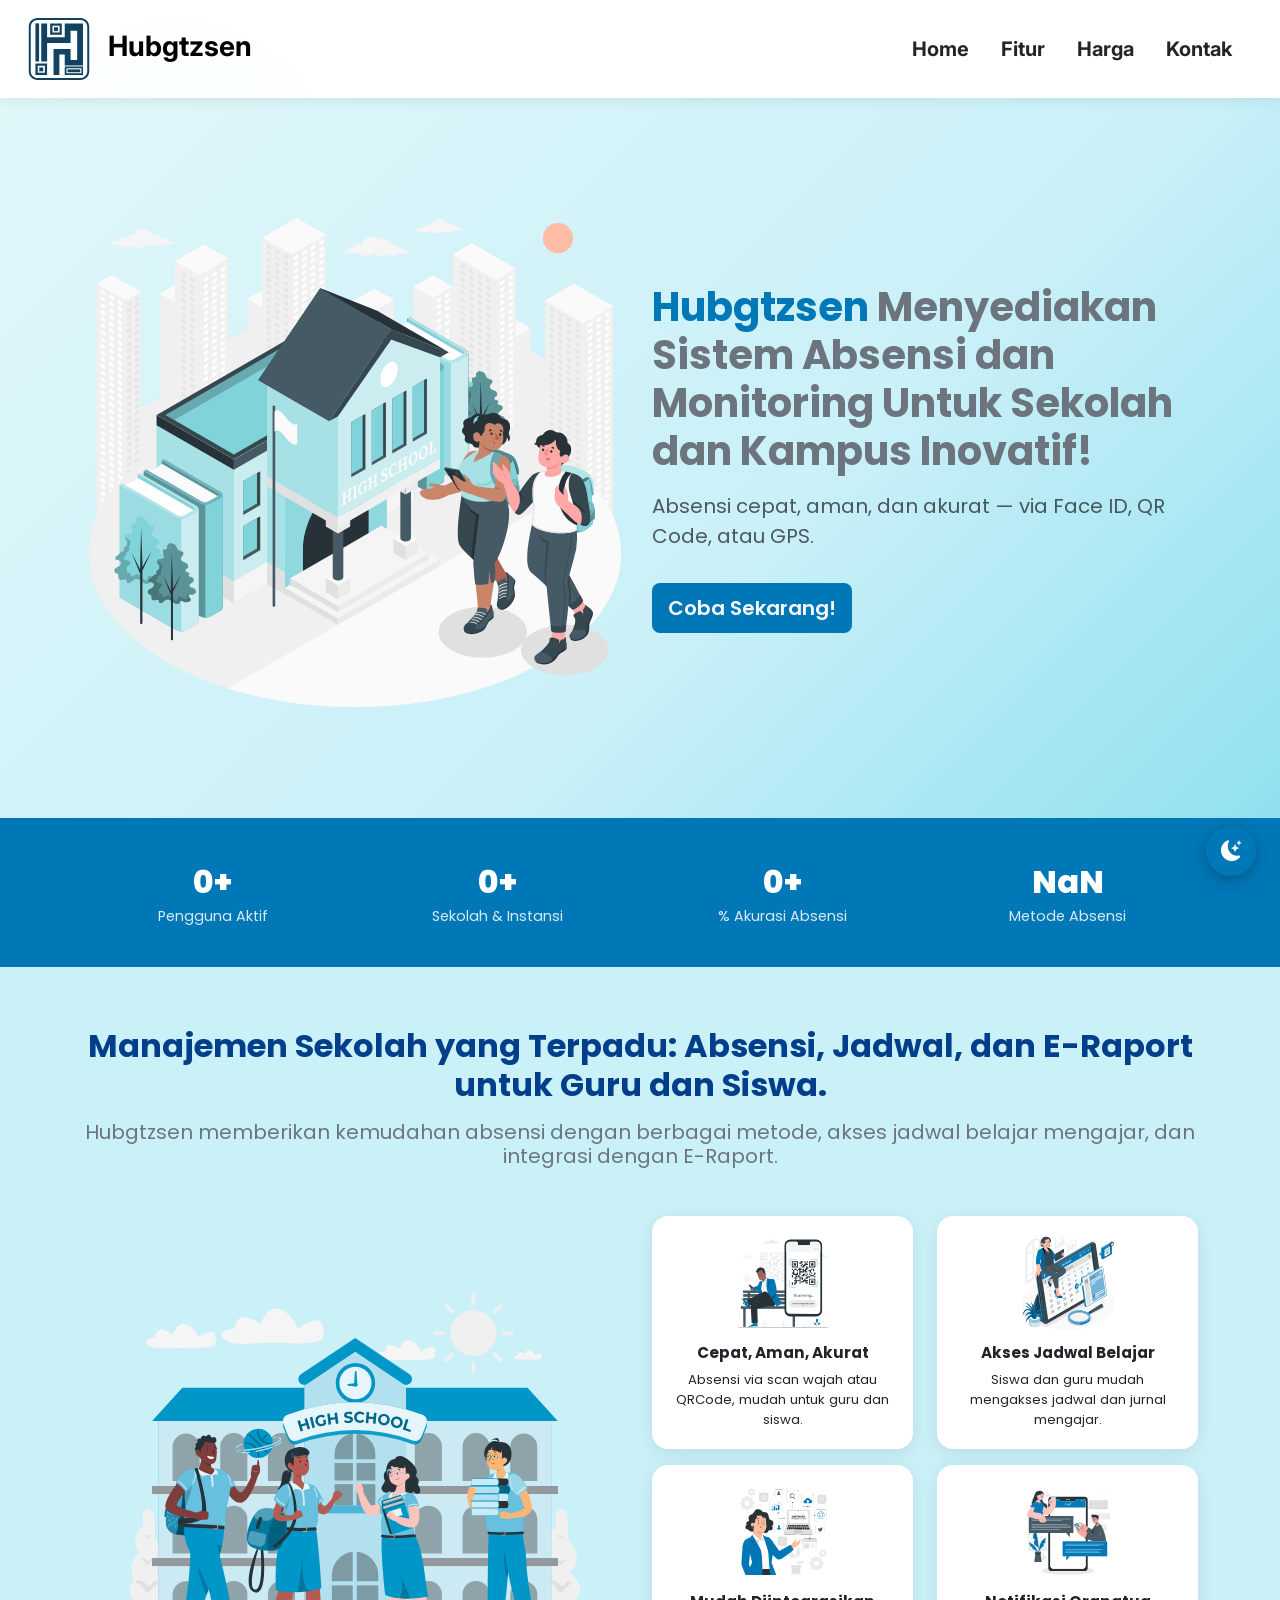
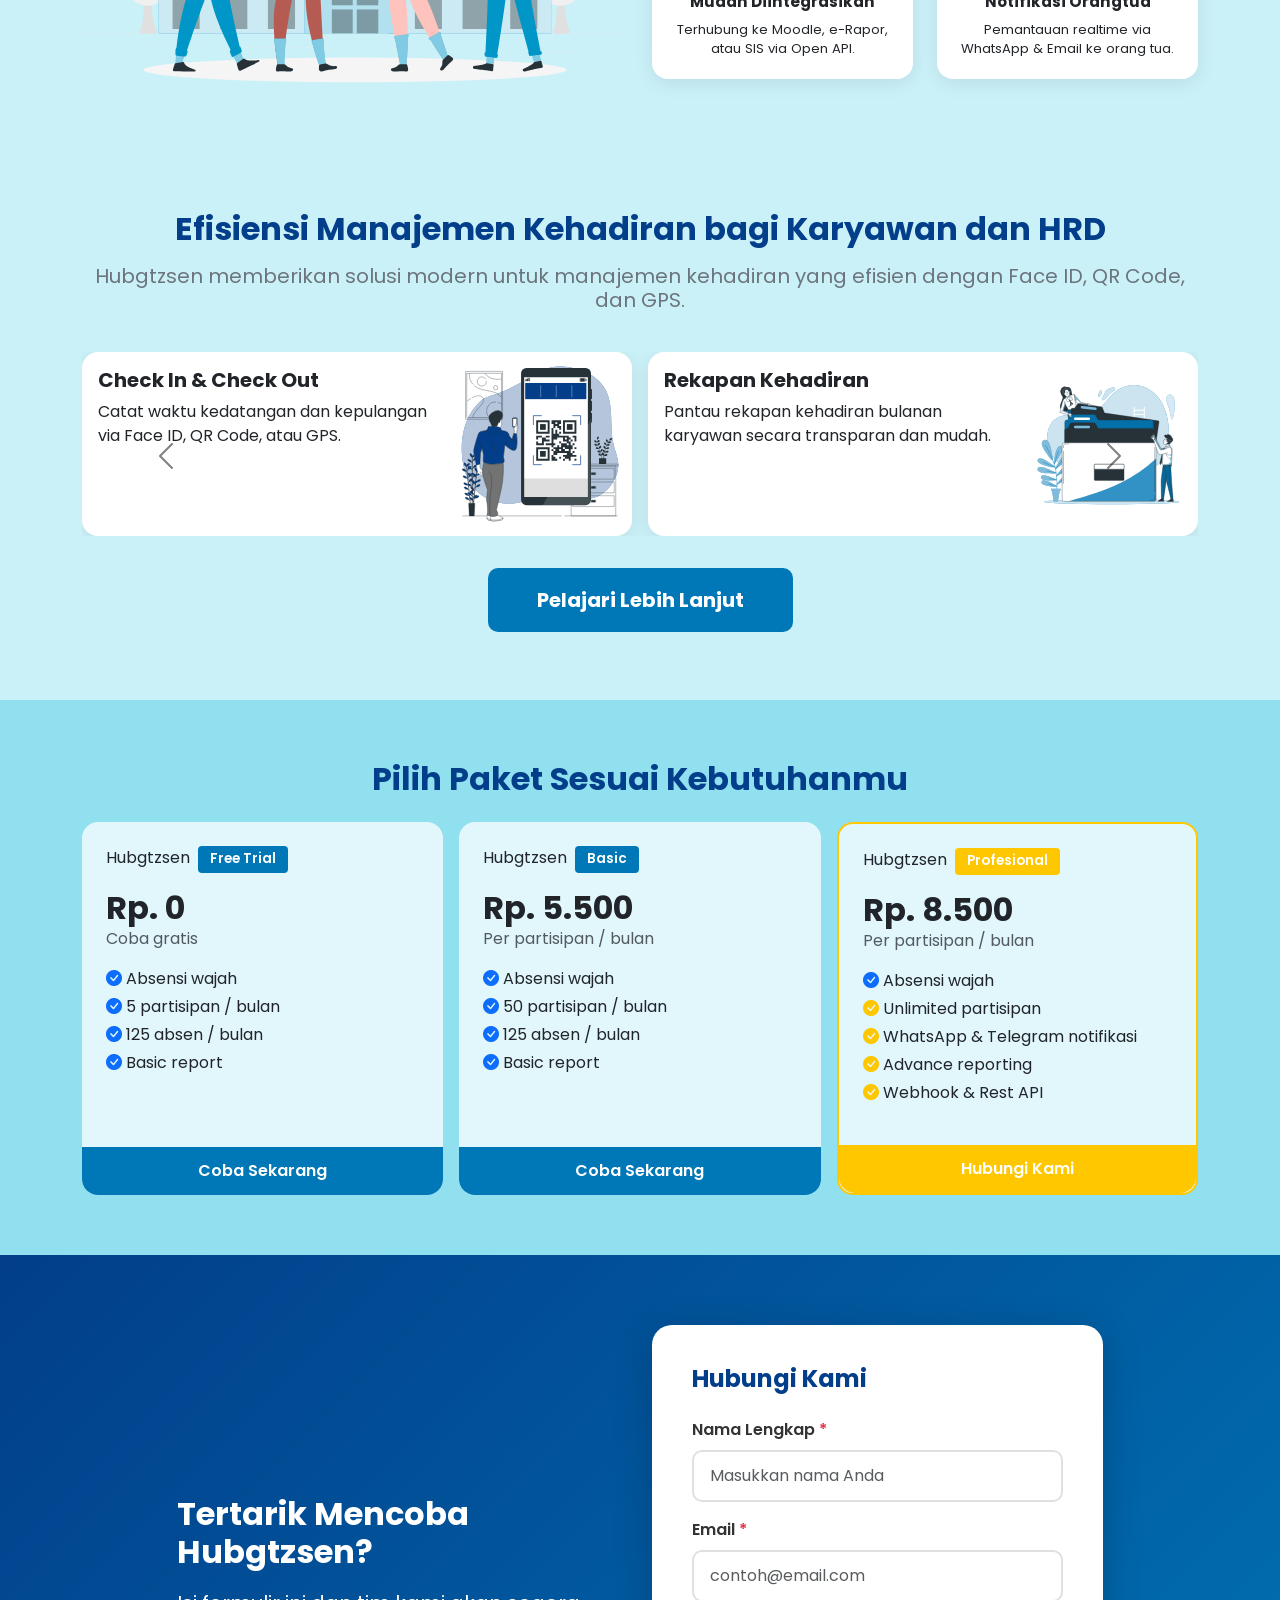
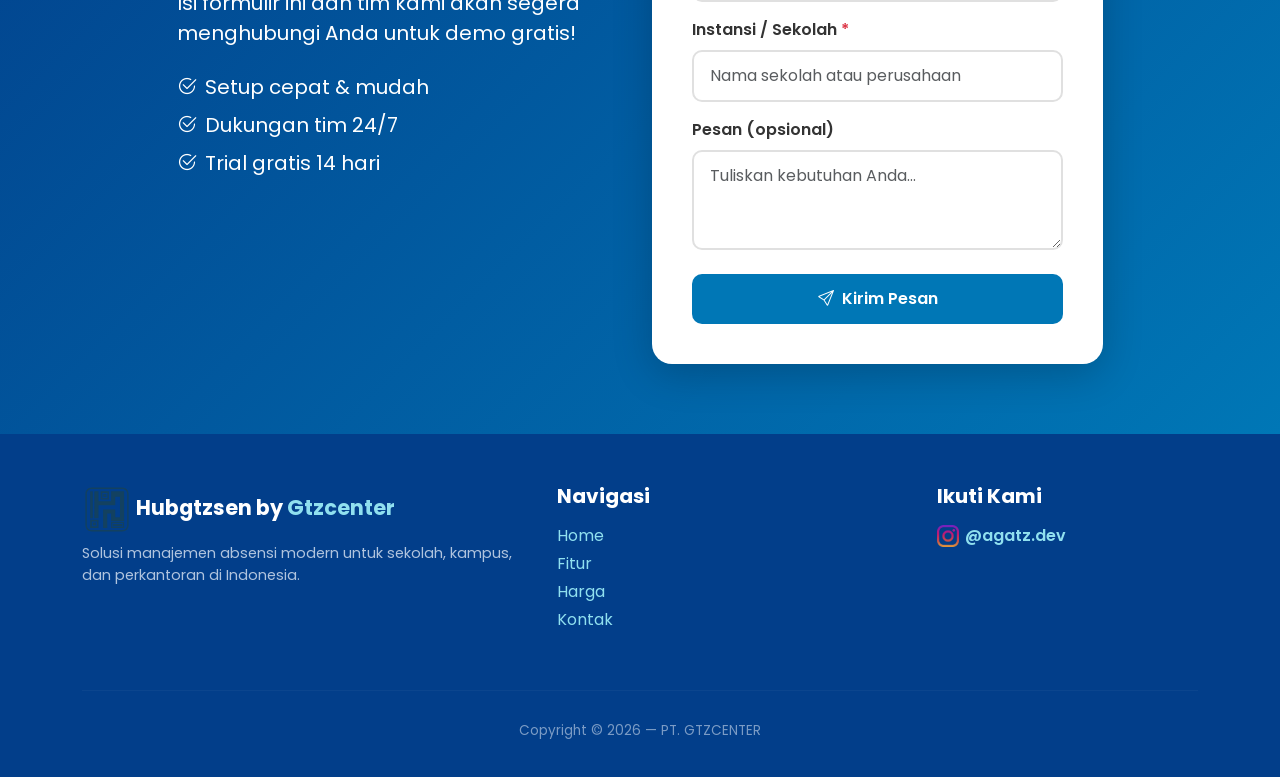
==== index.html @ 6b1b3ffb "Update index.html" ====
<!DOCTYPE html>
<html lang="id">

<head>
  <meta charset="UTF-8">
  <meta name="viewport" content="width=device-width, initial-scale=1.0">
  <title>Hubgtzsen</title>
  <link href="https://cdn.jsdelivr.net/npm/bootstrap@5.3.2/dist/css/bootstrap.min.css" rel="stylesheet"
    integrity="sha384-T3c6CoIi6uLrA9TneNEoa7RxnatzjcDSCmG1MXxSR1GAsXEV/Dwwykc2MPK8M2HN" crossorigin="anonymous">
  <link rel="stylesheet" href="https://cdn.jsdelivr.net/npm/bootstrap-icons@1.11.2/font/bootstrap-icons.min.css">
  <link rel="preconnect" href="https://fonts.googleapis.com">
  <link rel="preconnect" href="https://fonts.gstatic.com" crossorigin>
  <link href="https://fonts.googleapis.com/css2?family=Inter:wght@400;600;700&family=Poppins:wght@300;400;500;600;700;800&display=swap" rel="stylesheet">
  <link rel="stylesheet" href="style.css">
</head>

<body>
  <header>
    <nav class="navbar navbar-expand-lg" aria-label="Navigasi utama">
      <div class="container-fluid ps-4 pe-4">
        <a class="navbar-brand fw-bold fs-3" href="#home">
          <img src="img/logo_hubgtzsen-ec9879fc.svg" id="logo-navbar" class="me-2" alt="Logo Hubgtzsen">
          Hubgtzsen
        </a>
        <button class="navbar-toggler" type="button" data-bs-toggle="collapse" data-bs-target="#navbarNav"
          aria-controls="navbarNav" aria-expanded="false" aria-label="Toggle navigasi">
          <span class="navbar-toggler-icon"></span>
        </button>
        <div class="collapse navbar-collapse" id="navbarNav">
          <div class="navbar-nav ms-auto fw-bold fs-5">
            <a class="nav-link text-dark" href="#home">Home</a>
            <a class="nav-link text-dark mx-3" href="#fitur">Fitur</a>
            <a class="nav-link text-dark" href="#harga">Harga</a>
            <a class="nav-link text-dark mx-3" href="#kontak">Kontak</a>
          </div>
        </div>
      </div>
    </nav>
  </header>
 
  <main>
    <section id="home" aria-labelledby="hero-heading">
      <div class="container">
        <div class="row align-items-center">
          <div class="col-md-6 mb-4 mb-md-0">
            <img src="img/High School-amico.svg" alt="Ilustrasi sekolah modern" class="img-fluid">
          </div>
          <div class="col-md-6">
            <h1 class="content-kanan text-secondary fw-bold fs-1" id="hero-heading">
              <span>Hubgtzsen</span> Menyediakan Sistem Absensi dan Monitoring Untuk Sekolah dan Kampus Inovatif!
            </h1>
            <p class="mt-3 text-muted fs-5" style="font-family:'Poppins',sans-serif;">
              Absensi cepat, aman, dan akurat — via Face ID, QR Code, atau GPS.
            </p>
            <button type="button" class="btn text-light mt-3 fs-5" id="btn-coba-sekarang"
              onclick="scrollToKontak()">
              Coba Sekarang!
            </button>
          </div>
        </div>
      </div>
    </section>

    <section id="stats-bar" aria-label="Statistik Hubgtzsen">
      <div class="container">
        <div class="row text-center">
          <div class="col-6 col-md-3 stat-item">
            <div class="stat-number" data-target="0">0</div>
            <div class="stat-label">Pengguna Aktif</div>
          </div>
          <div class="col-6 col-md-3 stat-item">
            <div class="stat-number" data-target="0">0</div>
            <div class="stat-label">Sekolah & Instansi</div>
          </div>
          <div class="col-6 col-md-3 stat-item">
            <div class="stat-number" data-target="0">0</div>
            <div class="stat-label">% Akurasi Absensi</div>
          </div>
          <div class="col-6 col-md-3 stat-item">
            <div class="stat-number" data-target="">0</div>
            <div class="stat-label">Metode Absensi</div>
          </div>
        </div>
      </div>
    </section>

    <section id="fitur" aria-labelledby="fitur-heading">
      <div class="container">
        <h2 class="text-center fw-bold mb-3" id="fitur-heading">
          Manajemen Sekolah yang Terpadu: Absensi, Jadwal, dan E-Raport untuk Guru dan Siswa.
        </h2>
        <h3 class="text-center mt-2 mb-5 fw-normal fs-5 text-secondary">
          Hubgtzsen memberikan kemudahan absensi dengan berbagai metode, akses jadwal belajar mengajar, dan integrasi dengan E-Raport.
        </h3>

        <div class="row mt-3 mb-5">
          <div class="col-md-6 mb-4 mb-md-0">
            <img src="img/school.svg" class="img-fluid" alt="Ilustrasi sekolah">
          </div>
          <div class="col-md-6">
            <div class="row">
              <div class="col-6 mb-3">
                <div class="card feature-card text-center p-3 h-100">
                  <img src="img/qr-school.svg" alt="QR School" class="mx-auto mb-2" style="width:100px;">
                  <div class="card-body p-1">
                    <h5 class="card-title fw-bold" style="font-size:0.95rem;">Cepat, Aman, Akurat</h5>
                    <p class="card-text" style="font-size:0.82rem;">Absensi via scan wajah atau QRCode, mudah untuk guru dan siswa.</p>
                  </div>
                </div>
              </div>
              <div class="col-6 mb-3">
                <div class="card feature-card text-center p-3 h-100">
                  <img src="img/schedule.svg" alt="Jadwal" class="mx-auto mb-2" style="width:100px;">
                  <div class="card-body p-1">
                    <h5 class="card-title fw-bold" style="font-size:0.95rem;">Akses Jadwal Belajar</h5>
                    <p class="card-text" style="font-size:0.82rem;">Siswa dan guru mudah mengakses jadwal dan jurnal mengajar.</p>
                  </div>
                </div>
              </div>
              <div class="col-6 mb-3">
                <div class="card feature-card text-center p-3 h-100">
                  <img src="img/integration.svg" alt="Integrasi" class="mx-auto mb-2" style="width:100px;">
                  <div class="card-body p-1">
                    <h5 class="card-title fw-bold" style="font-size:0.95rem;">Mudah Diintegrasikan</h5>
                    <p class="card-text" style="font-size:0.82rem;">Terhubung ke Moodle, e-Rapor, atau SIS via Open API.</p>
                  </div>
                </div>
              </div>
              <!-- Card 4 -->
              <div class="col-6 mb-3">
                <div class="card feature-card text-center p-3 h-100">
                  <img src="img/message.svg" alt="Notifikasi" class="mx-auto mb-2" style="width:100px;">
                  <div class="card-body p-1">
                    <h5 class="card-title fw-bold" style="font-size:0.95rem;">Notifikasi Orangtua</h5>
                    <p class="card-text" style="font-size:0.82rem;">Pemantauan realtime via WhatsApp & Email ke orang tua.</p>
                  </div>
                </div>
              </div>
            </div>
          </div>
        </div>

        <div class="row mt-4 mb-3">
          <h2 class="text-center fw-bold" style="color:#023E8A;">Efisiensi Manajemen Kehadiran bagi Karyawan dan HRD</h2>
          <h3 class="text-center mt-2 mb-4 fw-normal fs-5 text-secondary">
            Hubgtzsen memberikan solusi modern untuk manajemen kehadiran yang efisien dengan Face ID, QR Code, dan GPS.
          </h3>
        </div>

        <div id="carouselFitur" class="carousel slide pb-4" data-bs-ride="carousel">
          <div class="carousel-inner">
            <div class="carousel-item active">
              <div class="row g-3">
                <div class="col-md-6">
                  <div class="card feature-card h-100">
                    <div class="row g-0 h-100">
                      <div class="col-8">
                        <div class="card-body">
                          <h5 class="card-title fw-bold">Check In & Check Out</h5>
                          <p class="card-text">Catat waktu kedatangan dan kepulangan via Face ID, QR Code, atau GPS.</p>
                        </div>
                      </div>
                      <div class="col-4 d-flex align-items-center justify-content-center p-2">
                        <img src="img/qr office.svg" class="img-fluid" alt="QR Office">
                      </div>
                    </div>
                  </div>
                </div>
                <div class="col-md-6">
                  <div class="card feature-card h-100">
                    <div class="row g-0 h-100">
                      <div class="col-8">
                        <div class="card-body">
                          <h5 class="card-title fw-bold">Rekapan Kehadiran</h5>
                          <p class="card-text">Pantau rekapan kehadiran bulanan karyawan secara transparan dan mudah.</p>
                        </div>
                      </div>
                      <div class="col-4 d-flex align-items-center justify-content-center p-2">
                        <img src="img/archive.svg" class="img-fluid" alt="Rekapan">
                      </div>
                    </div>
                  </div>
                </div>
              </div>
            </div>
            <div class="carousel-item">
              <div class="row g-3">
                <div class="col-md-6">
                  <div class="card feature-card h-100">
                    <div class="row g-0 h-100">
                      <div class="col-8">
                        <div class="card-body">
                          <h5 class="card-title fw-bold">Perhitungan Salary</h5>
                          <p class="card-text">Transparansi perhitungan gaji karyawan berbasis data presensi yang akurat.</p>
                        </div>
                      </div>
                      <div class="col-4 d-flex align-items-center justify-content-center p-2">
                        <img src="img/calculate.svg" class="img-fluid" alt="Salary">
                      </div>
                    </div>
                  </div>
                </div>
                <div class="col-md-6">
                  <div class="card feature-card h-100">
                    <div class="row g-0 h-100">
                      <div class="col-8">
                        <div class="card-body">
                          <h5 class="card-title fw-bold">Pengajuan Cuti</h5>
                          <p class="card-text">Formulir pengajuan cuti digital yang efisien dan mudah dikelola karyawan.</p>
                        </div>
                      </div>
                      <div class="col-4 d-flex align-items-center justify-content-center p-2">
                        <img src="img/form.svg" class="img-fluid" alt="Cuti">
                      </div>
                    </div>
                  </div>
                </div>
              </div>
            </div>
            <div class="carousel-item">
              <div class="row g-3">
                <div class="col-md-6">
                  <div class="card feature-card h-100">
                    <div class="row g-0 h-100">
                      <div class="col-8">
                        <div class="card-body">
                          <h5 class="card-title fw-bold">Validasi Cuti oleh HRD</h5>
                          <p class="card-text">Proses cuti lebih transparan dengan validasi langsung dari HRD perusahaan.</p>
                        </div>
                      </div>
                      <div class="col-4 d-flex align-items-center justify-content-center p-2">
                        <img src="img/verifed.svg" class="img-fluid" alt="Validasi">
                      </div>
                    </div>
                  </div>
                </div>
              </div>
            </div>
          </div>
          <button class="carousel-control-prev" type="button" data-bs-target="#carouselFitur" data-bs-slide="prev"
            style="filter:invert(1) brightness(0.4);">
            <span class="carousel-control-prev-icon" aria-hidden="true"></span>
            <span class="visually-hidden">Previous</span>
          </button>
          <button class="carousel-control-next" type="button" data-bs-target="#carouselFitur" data-bs-slide="next"
            style="filter:invert(1) brightness(0.4);">
            <span class="carousel-control-next-icon" aria-hidden="true"></span>
            <span class="visually-hidden">Next</span>
          </button>
        </div>

        <div class="text-center mt-2 mb-2">
          <a href="fitur.html" class="btn text-white fw-bold fs-5 px-5 py-3"
            style="background-color:#0077B6; border-radius:10px;">Pelajari Lebih Lanjut</a>
        </div>
      </div>
    </section>

    <section id="harga" aria-labelledby="harga-heading">
      <div class="container">
        <h2 class="mb-4 text-center fw-bold" id="harga-heading" style="color:#023e8a;">Pilih Paket Sesuai Kebutuhanmu</h2>
        <div class="row justify-content-center g-3">
          <!-- Free Trial -->
          <div class="col-12 col-sm-6 col-lg-4">
            <div class="price-card card">
              <div class="card-body p-4">
                <div class="mb-3">
                  Hubgtzsen&nbsp;
                  <span class="badge-paket" style="background-color:#0077B6;">Free Trial</span>
                </div>
                <h2 class="mb-0 fw-bold">Rp. 0</h2>
                <p class="text-muted mb-3">Coba gratis</p>
                <ul class="list-unstyled">
                  <li class="mb-1"><i class="bi bi-check-circle-fill text-primary"></i> Absensi wajah</li>
                  <li class="mb-1"><i class="bi bi-check-circle-fill text-primary"></i> 5 partisipan / bulan</li>
                  <li class="mb-1"><i class="bi bi-check-circle-fill text-primary"></i> 125 absen / bulan</li>
                  <li class="mb-1"><i class="bi bi-check-circle-fill text-primary"></i> Basic report</li>
                </ul>
              </div>
             <a href="https://wa.me/6283839531800?text=Halo%20saya%20tertarik%20mencoba%20demo%20gratis%20Hubgtzsen"class="btn-paket"target="_blank">Coba Sekarang</a>
            </div>
          </div>
          <div class="col-12 col-sm-6 col-lg-4">
            <div class="price-card card">
              <div class="card-body p-4">
                <div class="mb-3">
                  Hubgtzsen&nbsp;
                  <span class="badge-paket" style="background-color:#0077B6;">Basic</span>
                </div>
                <h2 class="mb-0 fw-bold">Rp. 5.500</h2>
                <p class="text-muted mb-3">Per partisipan / bulan</p>
                <ul class="list-unstyled">
                  <li class="mb-1"><i class="bi bi-check-circle-fill text-primary"></i> Absensi wajah</li>
                  <li class="mb-1"><i class="bi bi-check-circle-fill text-primary"></i> 50 partisipan / bulan</li>
                  <li class="mb-1"><i class="bi bi-check-circle-fill text-primary"></i> 125 absen / bulan</li>
                  <li class="mb-1"><i class="bi bi-check-circle-fill text-primary"></i> Basic report</li>
                </ul>
              </div>
                <a href="https://wa.me/6283839531800?text=Halo%20saya%20tertarik%20membeli%20paket%20basic%20Hubgtzsen" class="btn-paket" target="_blank">Coba Sekarang</a>
            </div>
          </div>
          <div class="col-12 col-sm-6 col-lg-4">
            <div class="price-card card" style="border: 2px solid #FFC700;">
              <div class="card-body p-4">
                <div class="mb-3">
                  Hubgtzsen&nbsp;
                  <span class="badge-paket" style="background-color:#FFC700;">Profesional</span>
                </div>
                <h2 class="mb-0 fw-bold">Rp. 8.500</h2>
                <p class="text-muted mb-3">Per partisipan / bulan</p>
                <ul class="list-unstyled">
                  <li class="mb-1"><i class="bi bi-check-circle-fill text-primary"></i> Absensi wajah</li>
                  <li class="mb-1"><i class="bi bi-check-circle-fill" style="color:#FFC700;"></i> Unlimited partisipan</li>
                  <li class="mb-1"><i class="bi bi-check-circle-fill" style="color:#FFC700;"></i> WhatsApp & Telegram notifikasi</li>
                  <li class="mb-1"><i class="bi bi-check-circle-fill" style="color:#FFC700;"></i> Advance reporting</li>
                  <li class="mb-1"><i class="bi bi-check-circle-fill" style="color:#FFC700;"></i> Webhook & Rest API</li>
                </ul>
              </div>
              <a href="https://wa.me/6283839531800" class="btn-paket gold">Hubungi Kami</a>
            </div>
          </div>
        </div>
      </div>
    </section>

    <section id="kontak" aria-labelledby="kontak-heading">
      <div class="container">
        <div class="row justify-content-center align-items-center">
          <div class="col-md-5 mb-5 mb-md-0 text-white">
            <h2 class="fw-bold mb-3" id="kontak-heading">Tertarik Mencoba Hubgtzsen?</h2>
            <p class="fs-5">Isi formulir ini dan tim kami akan segera menghubungi Anda untuk demo gratis!</p>
            <ul class="list-unstyled mt-4 fs-5">
              <li class="mb-2"><i class="bi bi-check2-circle me-2"></i>Setup cepat & mudah</li>
              <li class="mb-2"><i class="bi bi-check2-circle me-2"></i>Dukungan tim 24/7</li>
              <li class="mb-2"><i class="bi bi-check2-circle me-2"></i>Trial gratis 14 hari</li>
            </ul>
          </div>
          <div class="col-md-6 col-lg-5">
            <div class="form-card">
              <h4 class="fw-bold mb-4" style="color:#023e8a;">Hubungi Kami</h4>

              <div id="kontakForm">
                <div class="mb-3">
                  <label for="inputNama" class="form-label fw-semibold">Nama Lengkap <span class="text-danger">*</span></label>
                  <input type="text" class="form-control" id="inputNama" placeholder="Masukkan nama Anda">
                  <div class="invalid-feedback" id="errNama">Nama tidak boleh kosong.</div>
                </div>
                <div class="mb-3">
                  <label for="inputEmail" class="form-label fw-semibold">Email <span class="text-danger">*</span></label>
                  <input type="email" class="form-control" id="inputEmail" placeholder="contoh@email.com">
                  <div class="invalid-feedback" id="errEmail">Masukkan alamat email yang valid.</div>
                </div>
                <div class="mb-3">
                  <label for="inputInstansi" class="form-label fw-semibold">Instansi / Sekolah <span class="text-danger">*</span></label>
                  <input type="text" class="form-control" id="inputInstansi" placeholder="Nama sekolah atau perusahaan">
                  <div class="invalid-feedback" id="errInstansi">Instansi tidak boleh kosong.</div>
                </div>
                <div class="mb-4">
                  <label for="inputPesan" class="form-label fw-semibold">Pesan (opsional)</label>
                  <textarea class="form-control" id="inputPesan" rows="3" placeholder="Tuliskan kebutuhan Anda..."></textarea>
                </div>
                <button type="button" id="btn-kirim" onclick="submitForm()">
                  <i class="bi bi-send me-2"></i>Kirim Pesan
                </button>
                <div id="form-success" class="mt-3">
                  <i class="bi bi-check-circle-fill me-2"></i>
                  Pesan berhasil dikirim! Tim kami akan segera menghubungi Anda.
                </div>
              </div>
            </div>
          </div>
        </div>
      </div>
    </section>

  </main>
  <footer aria-label="Footer Hubgtzsen">
    <div class="container">
      <div class="row">
        <div class="col-lg-5 mb-4">
          <div class="footer-brand">
            <img src="img/logo_hubgtzsen-ec9879fc.svg" id="logo-navbar" alt="Logo" style="width:50px;">
            Hubgtzsen by <a href="#">Gtzcenter</a>
          </div>
          <p class="mt-2" style="color:#b0c4de; font-size:0.9rem;">
            Solusi manajemen absensi modern untuk sekolah, kampus, dan perkantoran di Indonesia.
          </p>
        </div>
        <div class="col-lg-4 mb-4">
          <h5 class="text-white fw-bold mb-3">Navigasi</h5>
          <ul style="list-style:none; padding:0; margin:0;">
            <li class="mb-1"><a href="#home">Home</a></li>
            <li class="mb-1"><a href="#fitur">Fitur</a></li>
            <li class="mb-1"><a href="#harga">Harga</a></li>
            <li class="mb-1"><a href="#kontak">Kontak</a></li>
          </ul>
        </div>
        <div class="col-lg-3 mb-4">
          <h5 class="text-white fw-bold mb-3">Ikuti Kami</h5>
          <a href="" class="fw-semibold fs-6 d-flex align-items-center">
            <img src="img/instagram.png" id="instagram" alt="Instagram">
            @agatz.dev
          </a>
        </div>
      </div>
      <hr>
      <p class="copyright">Copyright &copy; 2026 — PT. GTZCENTER</p>
    </div>
  </footer>

  <button id="dark-toggle" title="Toggle Dark Mode" onclick="toggleDarkMode()">
    <i class="bi bi-moon-stars-fill" id="dark-icon"></i>
  </button>

  <script src="https://cdn.jsdelivr.net/npm/@popperjs/core@2.11.8/dist/umd/popper.min.js"
    integrity="sha384-I7E8VVD/ismYTF4hNIPjVp/Zjvgyol6VFvRkX/vR+Vc4jQkC+hVqc2pM8ODewa9r" crossorigin="anonymous"></script>
  <script src="https://cdn.jsdelivr.net/npm/bootstrap@5.3.2/dist/js/bootstrap.min.js"
    integrity="sha384-BBtl+eGJRgqQAUMxJ7pMwbEyER4l1g+O15P+16Ep7Q9Q+zqX6gSbd85u4mG4QzX+" crossorigin="anonymous"></script>

  <script>
    function submitForm() {
      let valid = true;

      const nama     = document.getElementById('inputNama');
      const email    = document.getElementById('inputEmail');
      const instansi = document.getElementById('inputInstansi');
      const errNama     = document.getElementById('errNama');
      const errEmail    = document.getElementById('errEmail');
      const errInstansi = document.getElementById('errInstansi');

      [nama, email, instansi].forEach(el => {
        el.classList.remove('is-invalid', 'is-valid');
      });
      [errNama, errEmail, errInstansi].forEach(el => el.classList.remove('show'));

      if (nama.value.trim() === '') {
        nama.classList.add('is-invalid');
        errNama.classList.add('show');
        valid = false;
      } else {
        nama.classList.add('is-valid');
      }

      const emailRegex = /^[^\s@]+@[^\s@]+\.[^\s@]+$/;
      if (!emailRegex.test(email.value.trim())) {
        email.classList.add('is-invalid');
        errEmail.classList.add('show');
        valid = false;
      } else {
        email.classList.add('is-valid');
      }

      if (instansi.value.trim() === '') {
        instansi.classList.add('is-invalid');
        errInstansi.classList.add('show');
        valid = false;
      } else {
        instansi.classList.add('is-valid');
      }

      if (valid) {
        document.getElementById('btn-kirim').disabled = true;
        document.getElementById('btn-kirim').innerHTML = '<i class="bi bi-hourglass-split me-2"></i>Mengirim...';
        setTimeout(() => {
          document.getElementById('form-success').style.display = 'block';
          document.getElementById('btn-kirim').style.display = 'none';
          nama.value = ''; email.value = ''; instansi.value = '';
          document.getElementById('inputPesan').value = '';
          [nama, email, instansi].forEach(el => el.classList.remove('is-valid'));
        }, 1200);
      }
    }

    function toggleDarkMode() {
      const body = document.body;
      const icon = document.getElementById('dark-icon');
      body.classList.toggle('dark-mode');
      if (body.classList.contains('dark-mode')) {
        icon.className = 'bi bi-sun-fill';
        localStorage.setItem('darkMode', 'on');
      } else {
        icon.className = 'bi bi-moon-stars-fill';
        localStorage.setItem('darkMode', 'off');
      }
    }

    if (localStorage.getItem('darkMode') === 'on') {
      document.body.classList.add('dark-mode');
      document.getElementById('dark-icon').className = 'bi bi-sun-fill';
    }

    function scrollToKontak() {
      document.getElementById('kontak').scrollIntoView({ behavior: 'smooth' });
    }
    function animateCounters() {
      const counters = document.querySelectorAll('.stat-number');
      counters.forEach(counter => {
        const target = parseInt(counter.getAttribute('data-target'));
        const duration = 1500;
        const step = target / (duration / 16);
        let current = 0;
        const timer = setInterval(() => {
          current += step;
          if (current >= target) {
            counter.textContent = target.toLocaleString('id-ID') + (target === 99 ? '%' : '+');
            clearInterval(timer);
          } else {
            counter.textContent = Math.floor(current).toLocaleString('id-ID');
          }
        }, 16);
      });
    }

    const statsSection = document.getElementById('stats-bar');
    let counterDone = false;
    const observer = new IntersectionObserver((entries) => {
      if (entries[0].isIntersecting && !counterDone) {
        counterDone = true;
        animateCounters();
      }
    }, { threshold: 0.4 });
    observer.observe(statsSection);

    ['inputNama', 'inputEmail', 'inputInstansi'].forEach(id => {
      document.getElementById(id).addEventListener('input', function () {
        this.classList.remove('is-invalid');
        const errEl = document.getElementById('err' + id.replace('input', ''));
        if (errEl) errEl.classList.remove('show');
      });
    });
  </script>

</body>
</html>
---- style.css ----
@font-face {
  font-family: Poetsen-one;
  src: url(font/PoetsenOne-Regular.ttf);
  font-display: swap;
}

html { 
  scroll-behavior: smooth; 
}
body { 
    font-family: 'Poppins', sans-serif; 
  background-image: url(img/Background-home.jpg);
}

ul { 
  list-style-type: none; 
}

#logo-navbar { 
  width: 70px; 
}

.navbar {
  font-family: 'Inter', sans-serif;
  background-color: rgba(255, 255, 255, 0.95);
  backdrop-filter: blur(8px);
  box-shadow: 0 2px 12px rgba(0, 0, 0, 0.08);
  position: sticky;
  top: 0;
  z-index: 1000;
}

.nav-link:hover { 
  color: #0077B6 !important; transition: color 0.2s; 
}
.active-nav { 
  color: #0077B6 !important; font-weight: 700; 
}

.content-kanan { 
  font-family: 'Poppins', sans-serif; animation: fadeInRight 0.9s ease both; 
}
span { 
  color: #0077B6; 
}

#home {
  min-height: 80vh;
  display: flex;
  align-items: center;
  background: linear-gradient(135deg, #e0f7fa 0%, #caf0f8 60%, #90e0ef 100%);
  padding: 60px 20px;
}
#home img { 
  max-width: 100%; animation: floatUp 0.8s ease both; 
}

@keyframes floatUp {
  from { opacity: 0; transform: translateY(30px); }
  to   { opacity: 1; transform: translateY(0); }
}
@keyframes fadeInRight {
  from { opacity: 0; transform: translateX(30px); }
  to   { opacity: 1; transform: translateX(0); }
}

#btn-coba-sekarang {
  background-color: #0077B6;
  height: 50px;
  width: 200px;
  font-family: 'Poppins', sans-serif;
  font-weight: 600;
  border-radius: 8px;
  transition: background-color 0.3s, transform 0.2s;
}
#btn-coba-sekarang:hover {
  background-color: #023e8a; 
  transform: translateY(-2px);
}

#stats-bar { 
  background-color: #0077B6; color: white; padding: 30px 0; 
}
.stat-item { 
  text-align: center; padding: 10px; 
}
.stat-number { 
  font-size: 2rem; font-weight: 800; font-family: 'Poppins', sans-serif; 
}
.stat-label { 
  font-size: 0.9rem; opacity: 0.85; 
}

#fitur {
  background-color: #caf0f8; padding: 60px 20px; 
}
#fitur h2 { 
  color: #023E8A; 
}

.feature-card {
  border: none;
  border-radius: 16px;
  box-shadow: 0 4px 20px rgba(0, 0, 0, 0.08);
  transition: transform 0.25s, box-shadow 0.25s;
}
.feature-card:hover { 
  transform: translateY(-6px); 
  box-shadow: 0 8px 30px rgba(0, 0, 0, 0.14); 
}

#harga {
  background-color: #90E0EF; padding: 60px 20px; 
}

.price-card {
  border: none;
  border-radius: 16px;
  background-color: #E1F7FC;
  transition: transform 0.25s, box-shadow 0.25s;
  height: 100%;
}
.price-card:hover { 
  transform: translateY(-6px); box-shadow: 0 8px 30px rgba(0, 0, 0, 0.12); 
}

.price-card .btn-paket {
  background-color: #0077B6;
  color: white;
  border-radius: 0 0 16px 16px;
  font-weight: 600;
  padding: 12px;
  display: block;
  text-align: center;
  text-decoration: none;
  transition: background-color 0.3s;
}
.price-card .btn-paket:hover { background-color: #023e8a; }
.price-card .btn-paket.gold { background-color: #FFC700; }
.price-card .btn-paket.gold:hover { background-color: #e6b000; }

.badge-paket {
  display: inline-block;
  color: white;
  padding: 3px 12px;
  border-radius: 4px;
  font-size: 0.85rem;
  font-weight: 600;
}

#kontak {
  background: linear-gradient(135deg, #023e8a 0%, #0077B6 100%);
  padding: 70px 20px;
  color: white;
}
#kontak h2 { 
  font-family: 'Poppins', sans-serif; 
  font-weight: 700; 
}

.form-card {
  background: white;
  border-radius: 20px;
  padding: 40px;
  box-shadow: 0 10px 40px rgba(0, 0, 0, 0.2);
  color: #333;
}

.form-control {
  border-radius: 10px;
  border: 2px solid #e0e0e0;
  padding: 12px 16px;
  font-family: 'Poppins', sans-serif;
  transition: border-color 0.3s;
}
.form-control:focus { 
  border-color: #0077B6; 
  box-shadow: none; 
}
.form-control.is-invalid {
  border-color: #dc3545; 
}
.form-control.is-valid   { 
  border-color: #198754; 
}

.invalid-feedback {
  font-size: 0.82rem;
  color: #dc3545;
  margin-top: 4px;
  display: none;
}
.invalid-feedback.show { 
  display: block; 
}

#btn-kirim {
  background-color: #0077B6;
  color: white;
  border: none;
  border-radius: 10px;
  padding: 13px 30px;
  font-weight: 600;
  font-family: 'Poppins', sans-serif;
  width: 100%;
  transition: background-color 0.3s, transform 0.2s;
}
#btn-kirim:hover { 
  background-color: #023e8a; 
  transform: translateY(-2px); 
}

#form-success {
  display: none;
  background: #d1fae5;
  border: 2px solid #10b981;
  border-radius: 12px;
  padding: 16px;
  text-align: center;
  color: #065f46;
  font-weight: 600;
}

footer {
  background-color: #023e8a;
  color: #b0c4de;
  padding: 50px 20px 20px;
  font-family: 'Poppins', sans-serif;
}
footer a {
   color: #90e0ef; 
   text-decoration: none;
   transition: color 0.2s; 
}
footer a:hover { 
  color: #ffffff; 
}
footer hr { 
  border: none; 
  background: rgba(255,255,255,0.15); 
  height: 1px; 
  margin: 30px 0; 
}
.footer-brand { 
  color: white; 
  font-size: 1.3rem; 
  font-weight: 700; 
}
.copyright { 
  text-align: center; 
  font-size: 0.85rem; 
  opacity: 0.7; 
}
#instagram { 
  width: 22px; 
  margin-right: 6px; 
}

#dark-toggle {
  position: fixed;
  bottom: 24px;
  right: 24px;
  z-index: 9999;
  background: #0077B6;
  color: white;
  border: none;
  border-radius: 50%;
  width: 50px;
  height: 50px;
  font-size: 1.3rem;
  box-shadow: 0 4px 14px rgba(0, 0, 0, 0.25);
  transition: background 0.3s, transform 0.2s;
  cursor: pointer;
}
#dark-toggle:hover { background: #023e8a; transform: scale(1.1); }

body.dark-mode { background-color: #0f172a !important; color: #e2e8f0; }
body.dark-mode .navbar { background-color: rgba(15,23,42,0.97) !important; }
body.dark-mode .navbar a { color: #e2e8f0 !important; }
body.dark-mode #home { background: linear-gradient(135deg, #0f172a 0%, #1e293b 100%); }
body.dark-mode #fitur { background-color: #1e293b; }
body.dark-mode #fitur h2 { color: #90e0ef; }
body.dark-mode #harga { background-color: #1e3a5f; }
body.dark-mode .feature-card,
body.dark-mode .price-card { background-color: #1e293b; color: #e2e8f0; }
body.dark-mode .card { background-color: #1e293b; color: #e2e8f0; border-color: #334155; }
body.dark-mode .card-text { color: #cbd5e1; }
body.dark-mode .fitur-card .card-title { color: #90e0ef; }

@media (max-width: 768px) {
  #home { text-align: center; padding: 40px 15px; }
  .content-kanan { font-size: 0.95rem; }
  .stat-number { font-size: 1.5rem; }
  .form-card { padding: 24px; }
  #dark-toggle { bottom: 16px; right: 16px; }
  #btn-coba-sekarang { width: 100%; }
}

@media (max-width: 480px) {
  .stat-number { font-size: 1.2rem; }
  #fitur h2, #harga h2 { font-size: 1.3rem; }
}
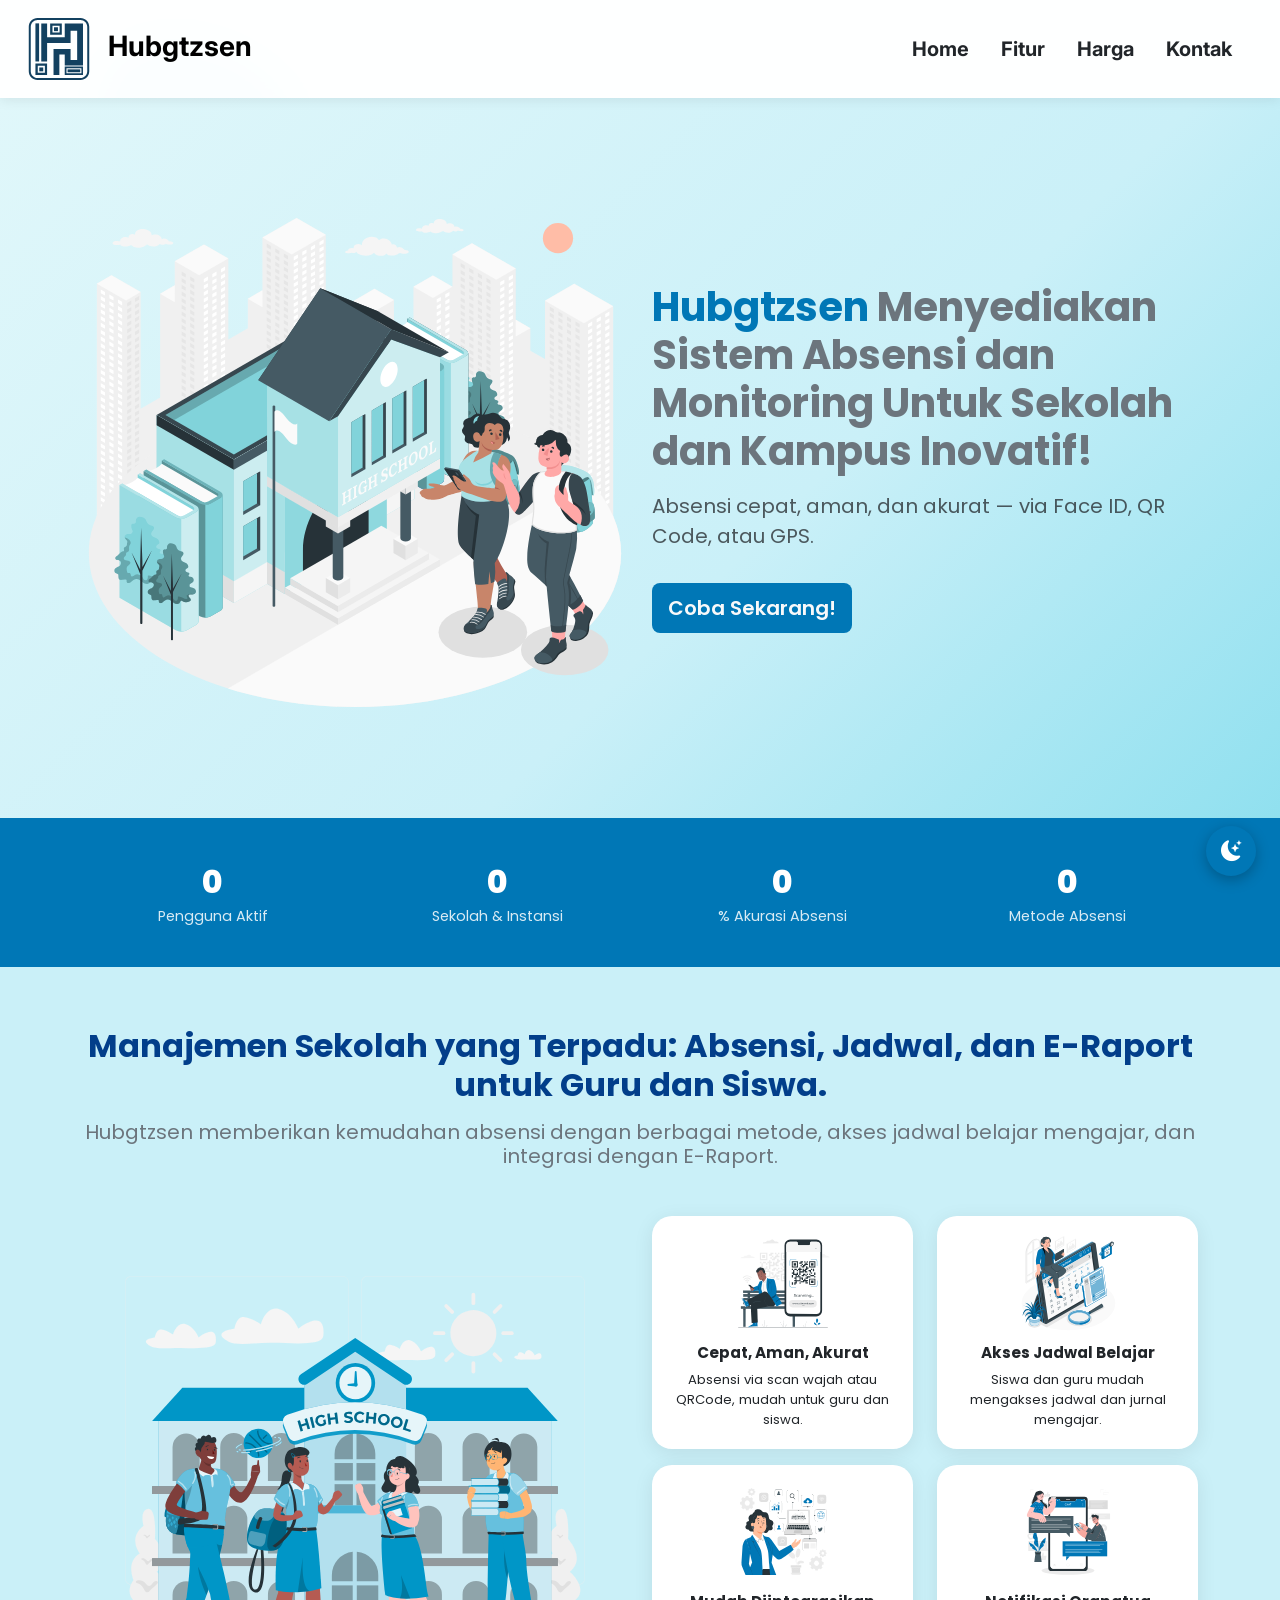
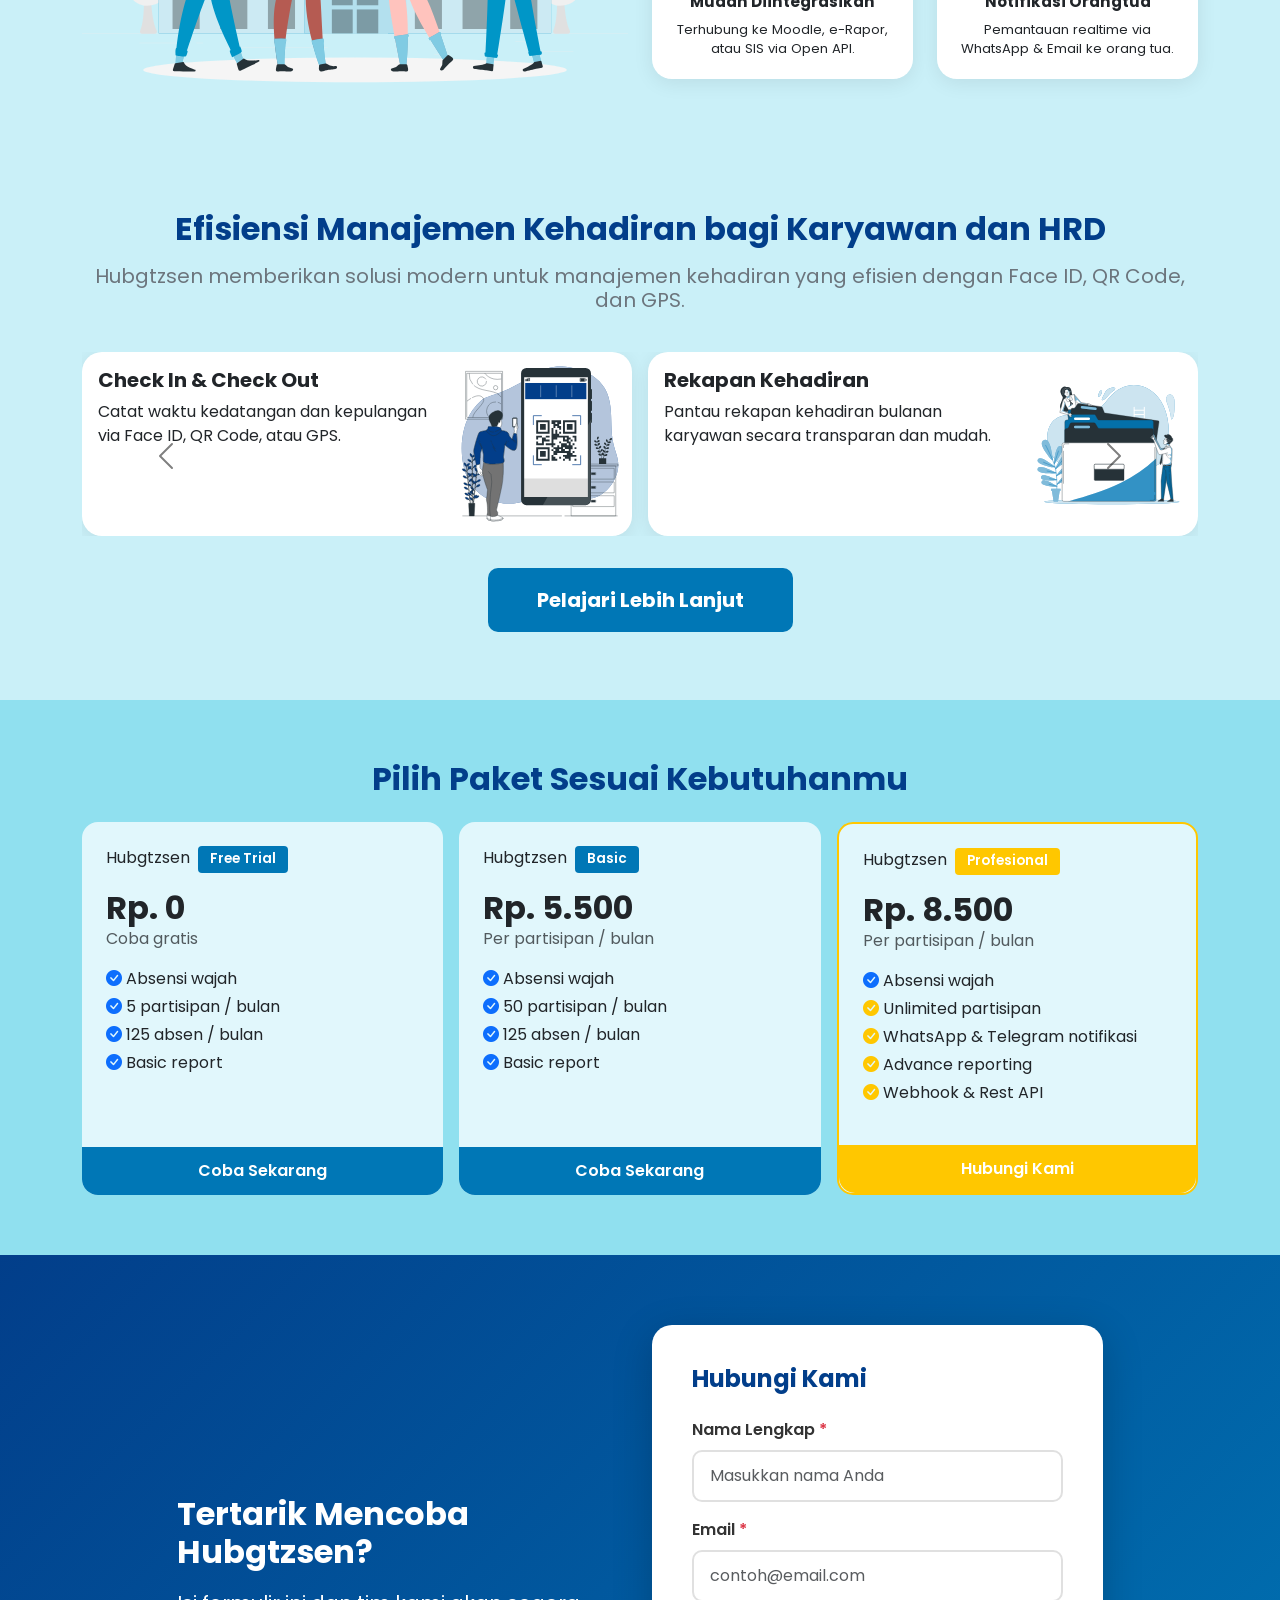
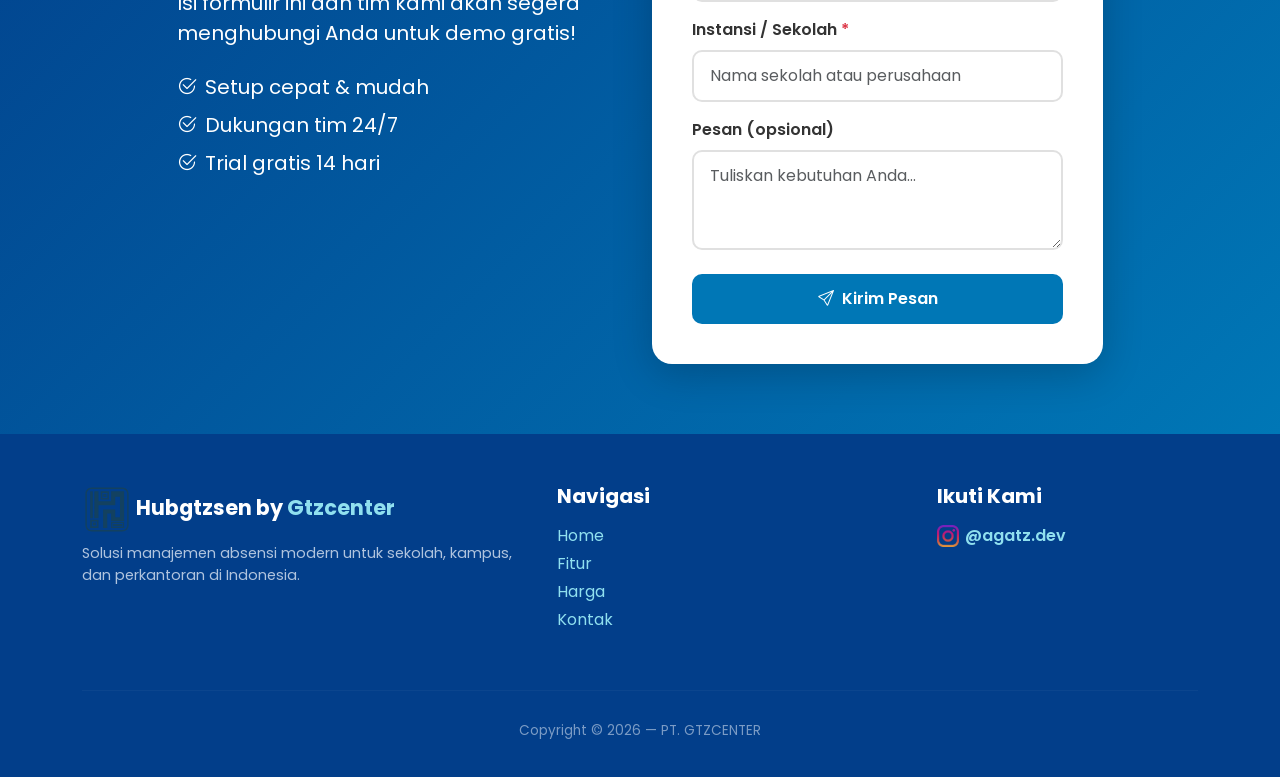
==== commit e9710aa7: "Update index.html" ====
--- a/index.html
+++ b/index.html
@@ -416,119 +416,6 @@
     integrity="sha384-I7E8VVD/ismYTF4hNIPjVp/Zjvgyol6VFvRkX/vR+Vc4jQkC+hVqc2pM8ODewa9r" crossorigin="anonymous"></script>
   <script src="https://cdn.jsdelivr.net/npm/bootstrap@5.3.2/dist/js/bootstrap.min.js"
     integrity="sha384-BBtl+eGJRgqQAUMxJ7pMwbEyER4l1g+O15P+16Ep7Q9Q+zqX6gSbd85u4mG4QzX+" crossorigin="anonymous"></script>
-
-  <script>
-    function submitForm() {
-      let valid = true;
-
-      const nama     = document.getElementById('inputNama');
-      const email    = document.getElementById('inputEmail');
-      const instansi = document.getElementById('inputInstansi');
-      const errNama     = document.getElementById('errNama');
-      const errEmail    = document.getElementById('errEmail');
-      const errInstansi = document.getElementById('errInstansi');
-
-      [nama, email, instansi].forEach(el => {
-        el.classList.remove('is-invalid', 'is-valid');
-      });
-      [errNama, errEmail, errInstansi].forEach(el => el.classList.remove('show'));
-
-      if (nama.value.trim() === '') {
-        nama.classList.add('is-invalid');
-        errNama.classList.add('show');
-        valid = false;
-      } else {
-        nama.classList.add('is-valid');
-      }
-
-      const emailRegex = /^[^\s@]+@[^\s@]+\.[^\s@]+$/;
-      if (!emailRegex.test(email.value.trim())) {
-        email.classList.add('is-invalid');
-        errEmail.classList.add('show');
-        valid = false;
-      } else {
-        email.classList.add('is-valid');
-      }
-
-      if (instansi.value.trim() === '') {
-        instansi.classList.add('is-invalid');
-        errInstansi.classList.add('show');
-        valid = false;
-      } else {
-        instansi.classList.add('is-valid');
-      }
-
-      if (valid) {
-        document.getElementById('btn-kirim').disabled = true;
-        document.getElementById('btn-kirim').innerHTML = '<i class="bi bi-hourglass-split me-2"></i>Mengirim...';
-        setTimeout(() => {
-          document.getElementById('form-success').style.display = 'block';
-          document.getElementById('btn-kirim').style.display = 'none';
-          nama.value = ''; email.value = ''; instansi.value = '';
-          document.getElementById('inputPesan').value = '';
-          [nama, email, instansi].forEach(el => el.classList.remove('is-valid'));
-        }, 1200);
-      }
-    }
-
-    function toggleDarkMode() {
-      const body = document.body;
-      const icon = document.getElementById('dark-icon');
-      body.classList.toggle('dark-mode');
-      if (body.classList.contains('dark-mode')) {
-        icon.className = 'bi bi-sun-fill';
-        localStorage.setItem('darkMode', 'on');
-      } else {
-        icon.className = 'bi bi-moon-stars-fill';
-        localStorage.setItem('darkMode', 'off');
-      }
-    }
-
-    if (localStorage.getItem('darkMode') === 'on') {
-      document.body.classList.add('dark-mode');
-      document.getElementById('dark-icon').className = 'bi bi-sun-fill';
-    }
-
-    function scrollToKontak() {
-      document.getElementById('kontak').scrollIntoView({ behavior: 'smooth' });
-    }
-    function animateCounters() {
-      const counters = document.querySelectorAll('.stat-number');
-      counters.forEach(counter => {
-        const target = parseInt(counter.getAttribute('data-target'));
-        const duration = 1500;
-        const step = target / (duration / 16);
-        let current = 0;
-        const timer = setInterval(() => {
-          current += step;
-          if (current >= target) {
-            counter.textContent = target.toLocaleString('id-ID') + (target === 99 ? '%' : '+');
-            clearInterval(timer);
-          } else {
-            counter.textContent = Math.floor(current).toLocaleString('id-ID');
-          }
-        }, 16);
-      });
-    }
-
-    const statsSection = document.getElementById('stats-bar');
-    let counterDone = false;
-    const observer = new IntersectionObserver((entries) => {
-      if (entries[0].isIntersecting && !counterDone) {
-        counterDone = true;
-        animateCounters();
-      }
-    }, { threshold: 0.4 });
-    observer.observe(statsSection);
-
-    ['inputNama', 'inputEmail', 'inputInstansi'].forEach(id => {
-      document.getElementById(id).addEventListener('input', function () {
-        this.classList.remove('is-invalid');
-        const errEl = document.getElementById('err' + id.replace('input', ''));
-        if (errEl) errEl.classList.remove('show');
-      });
-    });
-  </script>
-
+  <script src="script.js"></script>
 </body>
 </html>
--- a/style.css
+++ b/style.css
@@ -4,44 +4,94 @@
   font-display: swap;
 }
 
-html { 
-  scroll-behavior: smooth; 
-}
-body { 
-    font-family: 'Poppins', sans-serif; 
+html {
+  scroll-behavior: smooth;
+}
+
+body {
+  font-family: 'Poppins', sans-serif;
+  background-color: #caf0f8;
   background-image: url(img/Background-home.jpg);
 }
 
-ul { 
-  list-style-type: none; 
-}
-
-#logo-navbar { 
-  width: 70px; 
+body.dark-mode {
+  background-color: #0f172a !important;
+  color: #e2e8f0;
+}
+
+body.dark-mode .navbar {
+  background-color: rgba(15,23,42,0.97) !important;
+}
+
+body.dark-mode .navbar a {
+  color: #e2e8f0 !important;
+}
+
+body.dark-mode .card {
+  background-color: #1e293b;
+  color: #e2e8f0;
+  border-color: #334155;
+}
+
+body.dark-mode .fitur-section,
+body.dark-mode #fitur {
+  background-color: #1e293b;
+}
+
+body.dark-mode #fitur h2 {
+  color: #90e0ef;
+}
+
+body.dark-mode #home {
+  background: linear-gradient(135deg, #0f172a 0%, #1e293b 100%);
+}
+
+body.dark-mode #harga {
+  background-color: #1e3a5f;
+}
+
+body.dark-mode .feature-card,
+body.dark-mode .price-card,
+body.dark-mode .fitur-card {
+  background-color: #1e293b;
+  color: #e2e8f0;
+}
+
+body.dark-mode .card-text,
+body.dark-mode .fitur-card .card-text {
+  color: #cbd5e1;
+}
+
+body.dark-mode .fitur-card .card-title {
+  color: #90e0ef;
+}
+
+ul {
+  list-style-type: none;
+}
+
+#logo-navbar {
+  width: 70px;
 }
 
 .navbar {
   font-family: 'Inter', sans-serif;
-  background-color: rgba(255, 255, 255, 0.95);
+  background-color: rgba(255,255,255,0.95);
   backdrop-filter: blur(8px);
-  box-shadow: 0 2px 12px rgba(0, 0, 0, 0.08);
+  box-shadow: 0 2px 12px rgba(0,0,0,0.08);
   position: sticky;
   top: 0;
   z-index: 1000;
 }
 
-.nav-link:hover { 
-  color: #0077B6 !important; transition: color 0.2s; 
-}
-.active-nav { 
-  color: #0077B6 !important; font-weight: 700; 
-}
-
-.content-kanan { 
-  font-family: 'Poppins', sans-serif; animation: fadeInRight 0.9s ease both; 
-}
-span { 
-  color: #0077B6; 
+.nav-link:hover {
+  color: #0077B6 !important;
+  transition: color 0.2s;
+}
+
+.active-nav {
+  color: #0077B6 !important;
+  font-weight: 700;
 }
 
 #home {
@@ -51,17 +101,61 @@
   background: linear-gradient(135deg, #e0f7fa 0%, #caf0f8 60%, #90e0ef 100%);
   padding: 60px 20px;
 }
-#home img { 
-  max-width: 100%; animation: floatUp 0.8s ease both; 
+
+#home img {
+  max-width: 100%;
+  animation: floatUp 0.8s ease both;
+}
+
+.content-kanan {
+  font-family: 'Poppins', sans-serif;
+  animation: fadeInRight 0.9s ease both;
+}
+
+span {
+  color: #0077B6;
+}
+
+.fitur-hero {
+  background: linear-gradient(135deg, #023e8a 0%, #0077B6 100%);
+  color: white;
+  padding: 70px 20px;
+  text-align: center;
+  font-family: 'Poppins', sans-serif;
+}
+
+.fitur-hero h1 {
+  font-weight: 800;
+  font-size: 2.5rem;
+}
+
+.fitur-hero p {
+  font-size: 1.1rem;
+  opacity: 0.9;
+  max-width: 600px;
+  margin: 0 auto;
 }
 
 @keyframes floatUp {
-  from { opacity: 0; transform: translateY(30px); }
-  to   { opacity: 1; transform: translateY(0); }
-}
+  from {
+    opacity: 0;
+    transform: translateY(30px);
+  }
+  to {
+    opacity: 1;
+    transform: translateY(0);
+  }
+}
+
 @keyframes fadeInRight {
-  from { opacity: 0; transform: translateX(30px); }
-  to   { opacity: 1; transform: translateX(0); }
+  from {
+    opacity: 0;
+    transform: translateX(30px);
+  }
+  to {
+    opacity: 1;
+    transform: translateX(0);
+  }
 }
 
 #btn-coba-sekarang {
@@ -73,44 +167,107 @@
   border-radius: 8px;
   transition: background-color 0.3s, transform 0.2s;
 }
+
 #btn-coba-sekarang:hover {
-  background-color: #023e8a; 
+  background-color: #023e8a;
   transform: translateY(-2px);
 }
 
-#stats-bar { 
-  background-color: #0077B6; color: white; padding: 30px 0; 
-}
-.stat-item { 
-  text-align: center; padding: 10px; 
-}
-.stat-number { 
-  font-size: 2rem; font-weight: 800; font-family: 'Poppins', sans-serif; 
-}
-.stat-label { 
-  font-size: 0.9rem; opacity: 0.85; 
+#stats-bar {
+  background-color: #0077B6;
+  color: white;
+  padding: 30px 0;
+}
+
+.stat-item {
+  text-align: center;
+  padding: 10px;
+}
+
+.stat-number {
+  font-size: 2rem;
+  font-weight: 800;
+  font-family: 'Poppins', sans-serif;
+}
+
+.stat-label {
+  font-size: 0.9rem;
+  opacity: 0.85;
 }
 
 #fitur {
-  background-color: #caf0f8; padding: 60px 20px; 
-}
-#fitur h2 { 
-  color: #023E8A; 
-}
-
-.feature-card {
+  background-color: #caf0f8;
+  padding: 60px 20px;
+}
+
+#fitur h2 {
+  color: #023E8A;
+}
+
+.section-label {
+  display: inline-block;
+  background-color: #0077B6;
+  color: white;
+  border-radius: 30px;
+  padding: 6px 20px;
+  font-size: 0.85rem;
+  font-weight: 600;
+  letter-spacing: 0.5px;
+  margin-bottom: 12px;
+}
+
+.feature-card,
+.fitur-card {
   border: none;
-  border-radius: 16px;
-  box-shadow: 0 4px 20px rgba(0, 0, 0, 0.08);
+  border-radius: 20px;
+  box-shadow: 0 4px 20px rgba(0,0,0,0.08);
+  overflow: hidden;
   transition: transform 0.25s, box-shadow 0.25s;
 }
-.feature-card:hover { 
-  transform: translateY(-6px); 
-  box-shadow: 0 8px 30px rgba(0, 0, 0, 0.14); 
+
+.feature-card:hover,
+.fitur-card:hover {
+  transform: translateY(-6px);
+  box-shadow: 0 10px 32px rgba(0,0,0,0.14);
+}
+
+.fitur-card {
+  margin-bottom: 28px;
+}
+
+.fitur-card .card-title {
+  font-family: 'Poppins', sans-serif;
+  font-weight: 700;
+  color: #023e8a;
+  font-size: 1.4rem;
+}
+
+.fitur-card .card-text {
+  font-size: 1rem;
+  color: #444;
+  line-height: 1.7;
+}
+
+.fitur-card img {
+  width: 80%;
+  max-width: 220px;
+}
+
+.section-divider {
+  background-color: #023e8a;
+  color: white;
+  text-align: center;
+  padding: 50px 20px;
+  font-family: 'Poppins', sans-serif;
+}
+
+.section-divider h2 {
+  font-weight: 700;
 }
 
 #harga {
-  background-color: #90E0EF; padding: 60px 20px; 
+  background-color: #90E0EF;
+  padding: 60px 20px;
 }
 
 .price-card {
@@ -120,8 +277,10 @@
   transition: transform 0.25s, box-shadow 0.25s;
   height: 100%;
 }
-.price-card:hover { 
-  transform: translateY(-6px); box-shadow: 0 8px 30px rgba(0, 0, 0, 0.12); 
+
+.price-card:hover {
+  transform: translateY(-6px);
+  box-shadow: 0 8px 30px rgba(0,0,0,0.12);
 }
 
 .price-card .btn-paket {
@@ -135,9 +294,18 @@
   text-decoration: none;
   transition: background-color 0.3s;
 }
-.price-card .btn-paket:hover { background-color: #023e8a; }
-.price-card .btn-paket.gold { background-color: #FFC700; }
-.price-card .btn-paket.gold:hover { background-color: #e6b000; }
+
+.price-card .btn-paket:hover {
+  background-color: #023e8a;
+}
+
+.price-card .btn-paket.gold {
+  background-color: #FFC700;
+}
+
+.price-card .btn-paket.gold:hover {
+  background-color: #e6b000;
+}
 
 .badge-paket {
   display: inline-block;
@@ -153,16 +321,17 @@
   padding: 70px 20px;
   color: white;
 }
-#kontak h2 { 
-  font-family: 'Poppins', sans-serif; 
-  font-weight: 700; 
+
+#kontak h2 {
+  font-family: 'Poppins', sans-serif;
+  font-weight: 700;
 }
 
 .form-card {
   background: white;
   border-radius: 20px;
   padding: 40px;
-  box-shadow: 0 10px 40px rgba(0, 0, 0, 0.2);
+  box-shadow: 0 10px 40px rgba(0,0,0,0.2);
   color: #333;
 }
 
@@ -173,15 +342,18 @@
   font-family: 'Poppins', sans-serif;
   transition: border-color 0.3s;
 }
-.form-control:focus { 
-  border-color: #0077B6; 
-  box-shadow: none; 
-}
+
+.form-control:focus {
+  border-color: #0077B6;
+  box-shadow: none;
+}
+
 .form-control.is-invalid {
-  border-color: #dc3545; 
-}
-.form-control.is-valid   { 
-  border-color: #198754; 
+  border-color: #dc3545;
+}
+
+.form-control.is-valid {
+  border-color: #198754;
 }
 
 .invalid-feedback {
@@ -190,8 +362,9 @@
   margin-top: 4px;
   display: none;
 }
-.invalid-feedback.show { 
-  display: block; 
+
+.invalid-feedback.show {
+  display: block;
 }
 
 #btn-kirim {
@@ -205,9 +378,10 @@
   width: 100%;
   transition: background-color 0.3s, transform 0.2s;
 }
-#btn-kirim:hover { 
-  background-color: #023e8a; 
-  transform: translateY(-2px); 
+
+#btn-kirim:hover {
+  background-color: #023e8a;
+  transform: translateY(-2px);
 }
 
 #form-success {
@@ -227,33 +401,39 @@
   padding: 50px 20px 20px;
   font-family: 'Poppins', sans-serif;
 }
+
 footer a {
-   color: #90e0ef; 
-   text-decoration: none;
-   transition: color 0.2s; 
-}
-footer a:hover { 
-  color: #ffffff; 
-}
-footer hr { 
-  border: none; 
-  background: rgba(255,255,255,0.15); 
-  height: 1px; 
-  margin: 30px 0; 
-}
-.footer-brand { 
-  color: white; 
-  font-size: 1.3rem; 
-  font-weight: 700; 
-}
-.copyright { 
-  text-align: center; 
-  font-size: 0.85rem; 
-  opacity: 0.7; 
-}
-#instagram { 
-  width: 22px; 
-  margin-right: 6px; 
+  color: #90e0ef;
+  text-decoration: none;
+  transition: color 0.2s;
+}
+
+footer a:hover {
+  color: #ffffff;
+}
+
+footer hr {
+  border: none;
+  background: rgba(255,255,255,0.15);
+  height: 1px;
+  margin: 30px 0;
+}
+
+.footer-brand {
+  color: white;
+  font-size: 1.3rem;
+  font-weight: 700;
+}
+
+.copyright {
+  text-align: center;
+  font-size: 0.85rem;
+  opacity: 0.7;
+}
+
+#instagram {
+  width: 22px;
+  margin-right: 6px;
 }
 
 #dark-toggle {
@@ -268,35 +448,85 @@
   width: 50px;
   height: 50px;
   font-size: 1.3rem;
-  box-shadow: 0 4px 14px rgba(0, 0, 0, 0.25);
+  box-shadow: 0 4px 14px rgba(0,0,0,0.25);
   transition: background 0.3s, transform 0.2s;
   cursor: pointer;
 }
-#dark-toggle:hover { background: #023e8a; transform: scale(1.1); }
-
-body.dark-mode { background-color: #0f172a !important; color: #e2e8f0; }
-body.dark-mode .navbar { background-color: rgba(15,23,42,0.97) !important; }
-body.dark-mode .navbar a { color: #e2e8f0 !important; }
-body.dark-mode #home { background: linear-gradient(135deg, #0f172a 0%, #1e293b 100%); }
-body.dark-mode #fitur { background-color: #1e293b; }
-body.dark-mode #fitur h2 { color: #90e0ef; }
-body.dark-mode #harga { background-color: #1e3a5f; }
-body.dark-mode .feature-card,
-body.dark-mode .price-card { background-color: #1e293b; color: #e2e8f0; }
-body.dark-mode .card { background-color: #1e293b; color: #e2e8f0; border-color: #334155; }
-body.dark-mode .card-text { color: #cbd5e1; }
-body.dark-mode .fitur-card .card-title { color: #90e0ef; }
+
+#dark-toggle:hover {
+  background: #023e8a;
+  transform: scale(1.1);
+}
+
+#back-top {
+  position: fixed;
+  bottom: 84px;
+  right: 24px;
+  z-index: 9999;
+  background: white;
+  color: #0077B6;
+  border: 2px solid #0077B6;
+  border-radius: 50%;
+  width: 44px;
+  height: 44px;
+  font-size: 1.1rem;
+  box-shadow: 0 2px 10px rgba(0,0,0,0.15);
+  cursor: pointer;
+  display: none;
+  transition: opacity 0.3s;
+}
+
+#back-top:hover {
+  background: #0077B6;
+  color: white;
+}
 
 @media (max-width: 768px) {
-  #home { text-align: center; padding: 40px 15px; }
-  .content-kanan { font-size: 0.95rem; }
-  .stat-number { font-size: 1.5rem; }
-  .form-card { padding: 24px; }
-  #dark-toggle { bottom: 16px; right: 16px; }
-  #btn-coba-sekarang { width: 100%; }
+  #home {
+    text-align: center;
+    padding: 40px 15px;
+  }
+
+  .content-kanan {
+    font-size: 0.95rem;
+  }
+
+  .stat-number {
+    font-size: 1.5rem;
+  }
+
+  .form-card {
+    padding: 24px;
+  }
+
+  #dark-toggle {
+    bottom: 16px;
+    right: 16px;
+  }
+
+  #btn-coba-sekarang {
+    width: 100%;
+  }
+
+  .fitur-hero h1 {
+    font-size: 1.8rem;
+  }
+
+  .fitur-card img {
+    width: 60%;
+  }
+
+  .fitur-card .card-title {
+    font-size: 1.1rem;
+  }
 }
 
 @media (max-width: 480px) {
-  .stat-number { font-size: 1.2rem; }
-  #fitur h2, #harga h2 { font-size: 1.3rem; }
-}+  .stat-number {
+    font-size: 1.2rem;
+  }
+
+  #fitur h2, #harga h2 {
+    font-size: 1.3rem;
+  }
+}
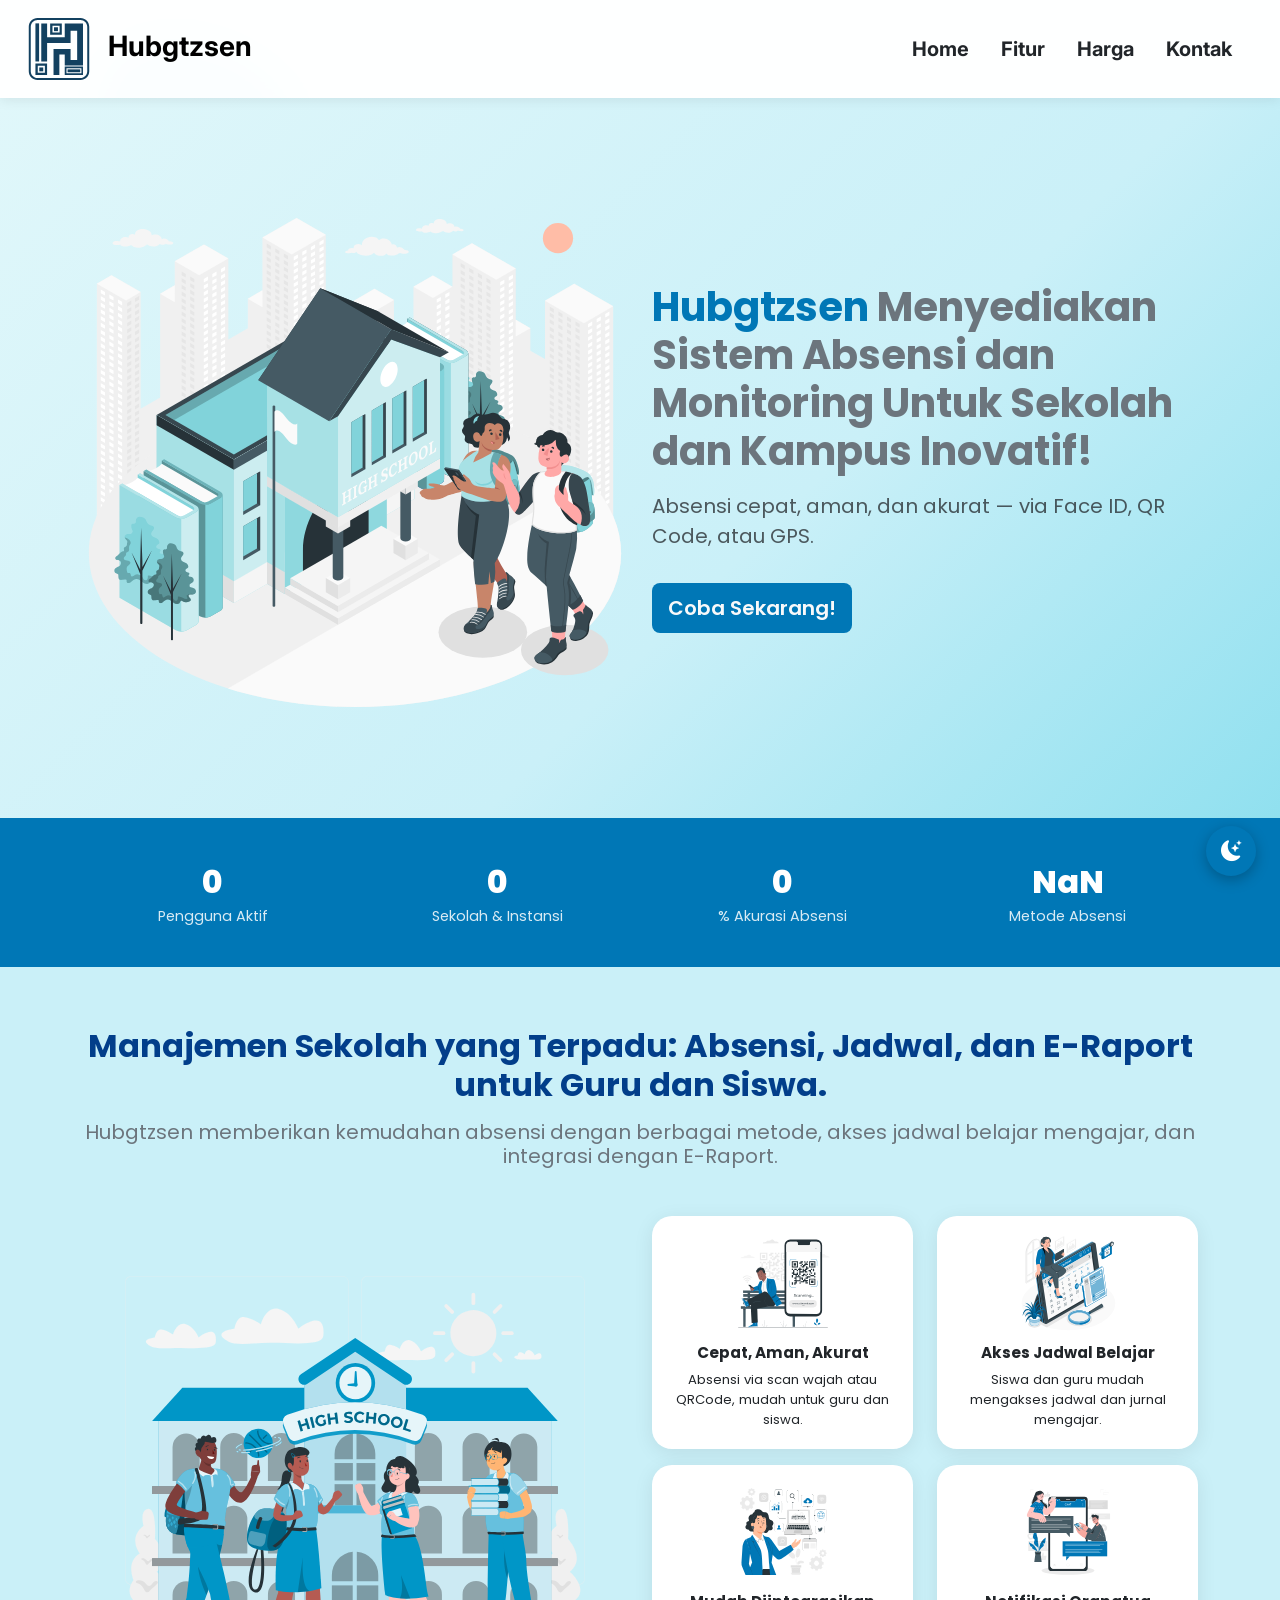
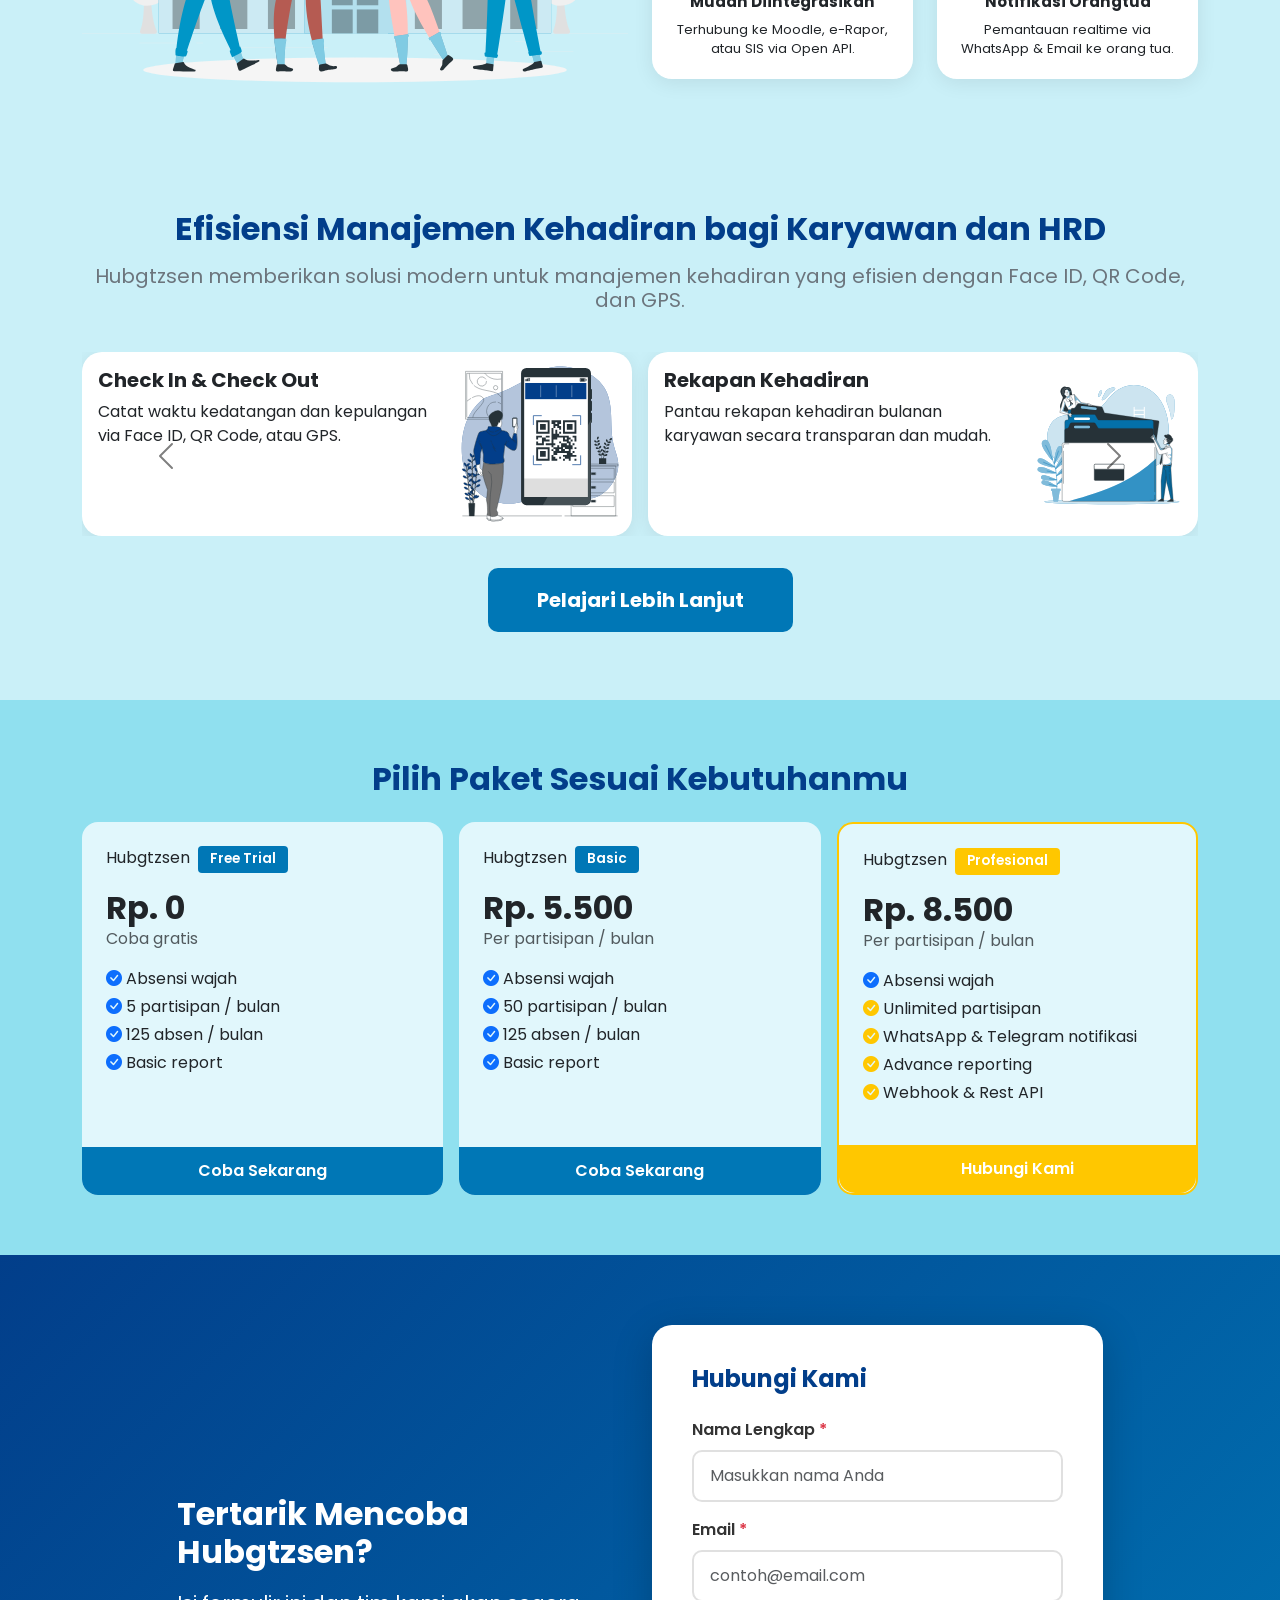
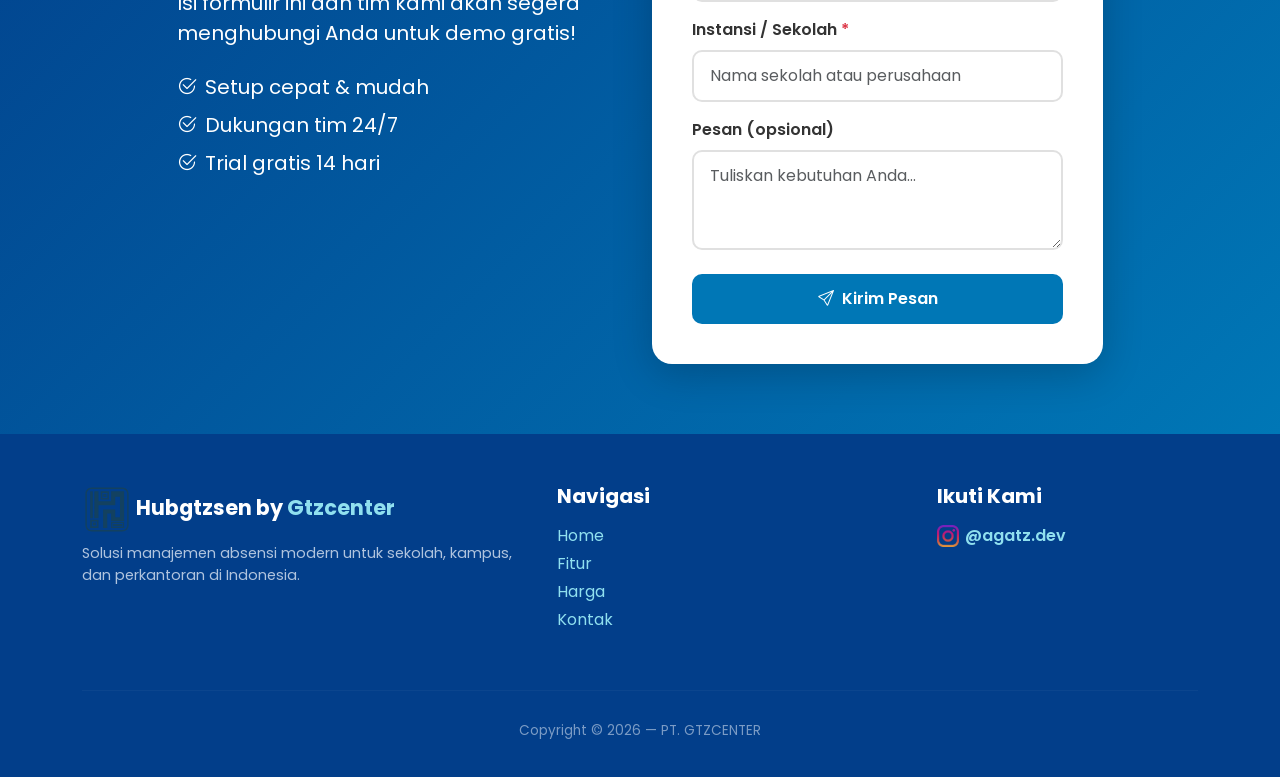
==== commit 87127d71: "Update index.html" ====
--- a/index.html
+++ b/index.html
@@ -5,6 +5,29 @@
   <meta charset="UTF-8">
   <meta name="viewport" content="width=device-width, initial-scale=1.0">
   <title>Hubgtzsen</title>
+ <title>Hubgtzsen</title>
+  <link rel="icon" type="image/png" href="img/logo_hubgtzsen-ec9879fc.svg">
+  <link rel="shortcut icon" href="img/logo_hubgtzsen-ec9879fc.svg" type="image/svg+xml">
+  <meta name="description"
+    content="Hubgtzsen adalah sistem absensi modern untuk sekolah, kampus, dan perusahaan dengan fitur Face ID, QR Code, dan GPS.">
+  <meta name="keywords"
+    content="absensi sekolah, absensi qr code, absensi face id, absensi kampus, absensi perusahaan">
+  <meta name="author" content="GTZCENTER">
+  <meta name="robots" content="index, follow">
+  <meta property="og:title" content="Hubgtzsen">
+  <meta property="og:description"
+    content="Sistem absensi modern dengan Face ID, QR Code, dan GPS untuk sekolah dan perusahaan.">
+  <meta property="og:image"
+    content="https://hubgtzsen.vercel.app/img/logo_hubgtzsen-ec9879fc.svg">
+  <meta property="og:url" content="https://hubgtzsen.vercel.app>
+  <meta property="og:type" content="website">
+  <meta property="og:site_name" content="Hubgtzsen">
+  <meta name="twitter:card" content="summary_large_image">
+  <meta name="twitter:title" content="Hubgtzsen">
+  <meta name="twitter:description"
+    content="Sistem absensi modern dengan Face ID, QR Code, dan GPS.">
+  <meta name="twitter:image"
+    content="https://hubgtzsen.vercel.app/img/logo_hubgtzsen-ec9879fc.svg">
   <link href="https://cdn.jsdelivr.net/npm/bootstrap@5.3.2/dist/css/bootstrap.min.css" rel="stylesheet"
     integrity="sha384-T3c6CoIi6uLrA9TneNEoa7RxnatzjcDSCmG1MXxSR1GAsXEV/Dwwykc2MPK8M2HN" crossorigin="anonymous">
   <link rel="stylesheet" href="https://cdn.jsdelivr.net/npm/bootstrap-icons@1.11.2/font/bootstrap-icons.min.css">
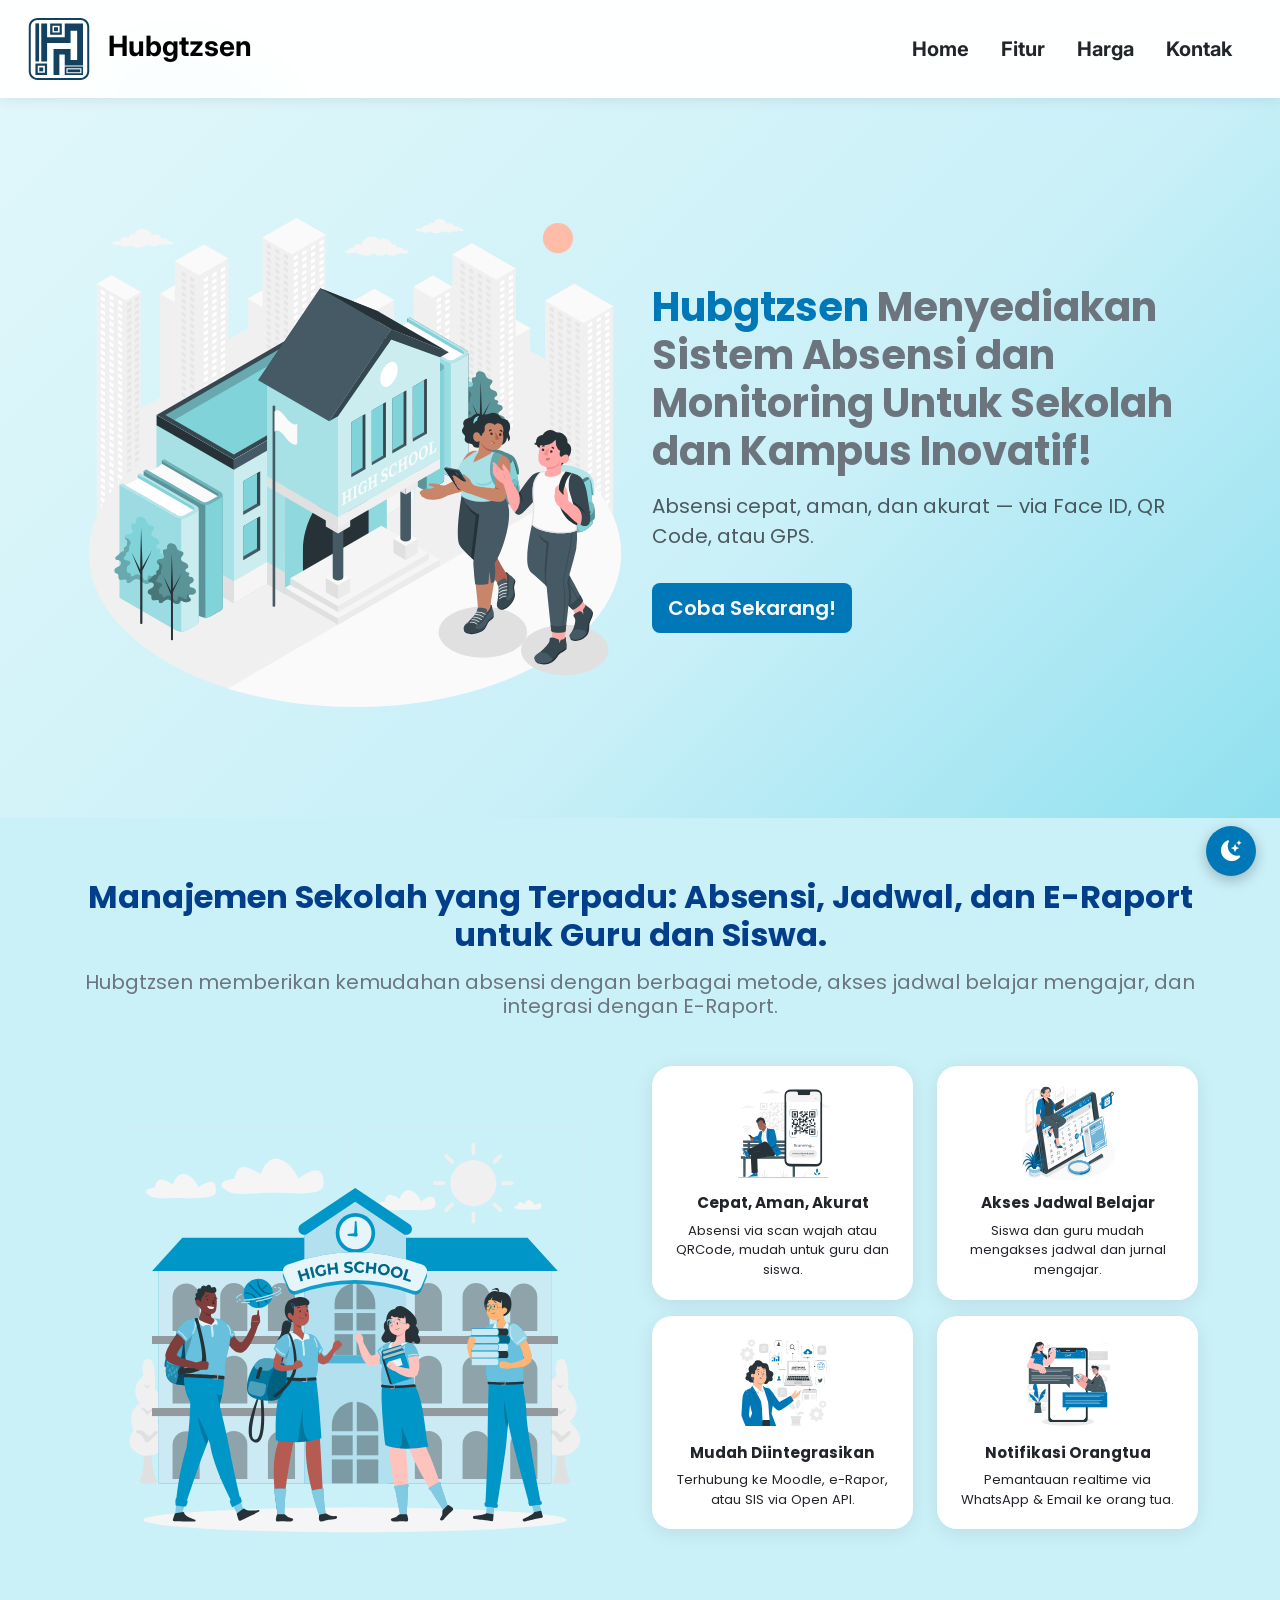
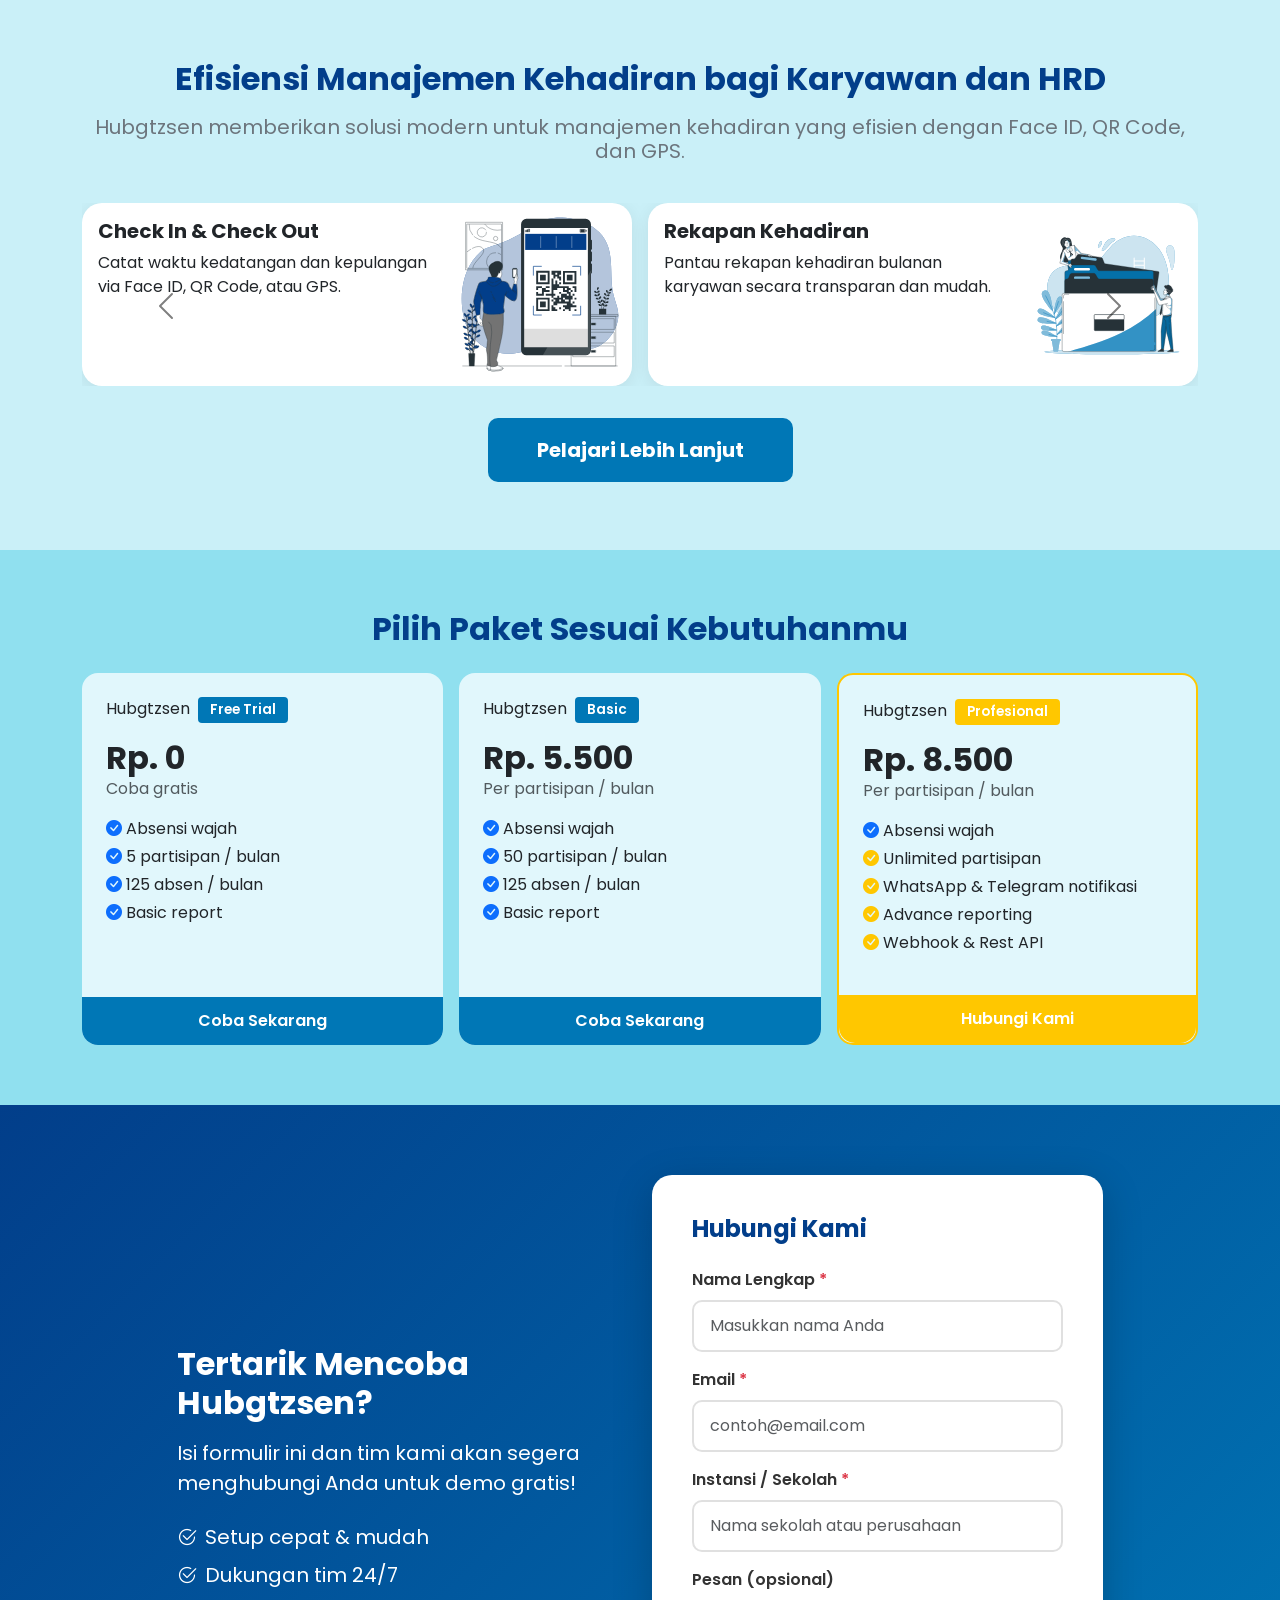
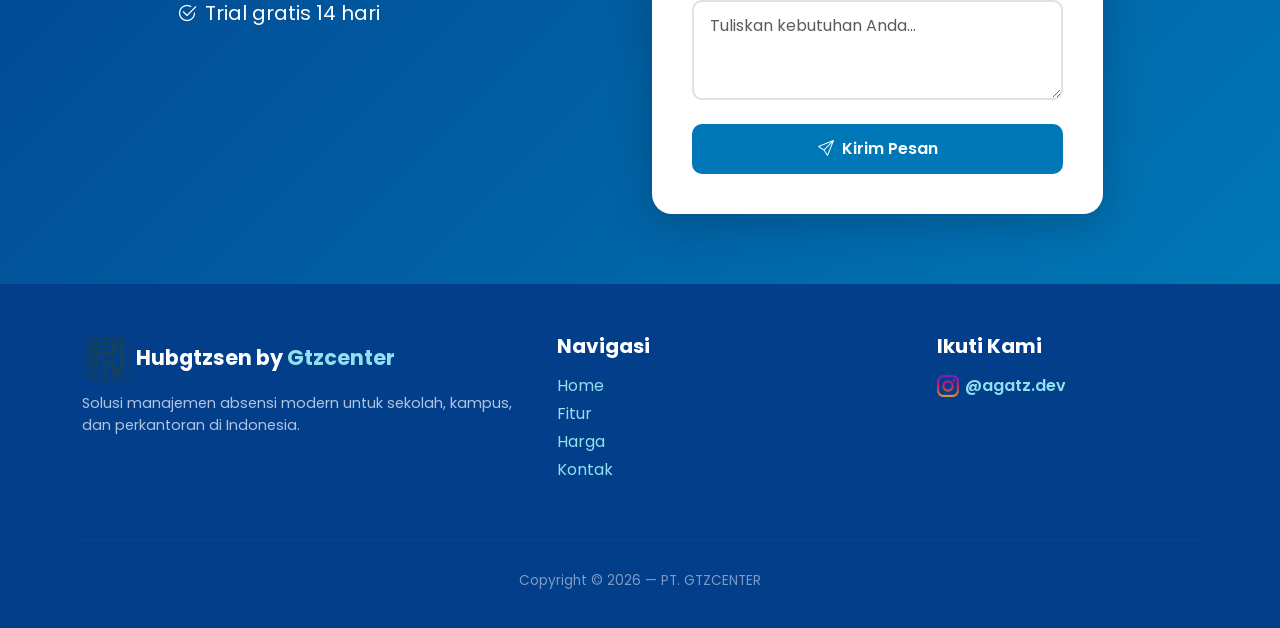
==== commit c74dd085: "Update index.html" ====
--- a/index.html
+++ b/index.html
@@ -5,20 +5,19 @@
   <meta charset="UTF-8">
   <meta name="viewport" content="width=device-width, initial-scale=1.0">
   <title>Hubgtzsen</title>
- <title>Hubgtzsen</title>
-  <link rel="icon" type="image/png" href="img/logo_hubgtzsen-ec9879fc.svg">
-  <link rel="shortcut icon" href="img/logo_hubgtzsen-ec9879fc.svg" type="image/svg+xml">
+  <link rel="icon" type="image/png" href="img/logo_hubgtzsen-ec9879fc.png">
+  <link rel="shortcut icon" href="img/logo_hubgtzsen-ec9879fc.png" type="image/svg+xml">
   <meta name="description"
     content="Hubgtzsen adalah sistem absensi modern untuk sekolah, kampus, dan perusahaan dengan fitur Face ID, QR Code, dan GPS.">
   <meta name="keywords"
-    content="absensi sekolah, absensi qr code, absensi face id, absensi kampus, absensi perusahaan">
+    content="absensi sekolah, absensi qr code, absensi face id, absensi kampus, absensi perusahaan, hubgtzsen, absen">
   <meta name="author" content="GTZCENTER">
   <meta name="robots" content="index, follow">
   <meta property="og:title" content="Hubgtzsen">
   <meta property="og:description"
     content="Sistem absensi modern dengan Face ID, QR Code, dan GPS untuk sekolah dan perusahaan.">
   <meta property="og:image"
-    content="https://hubgtzsen.vercel.app/img/logo_hubgtzsen-ec9879fc.svg">
+    content="https://hubgtzsen.vercel.app/img/logo_hubgtzsen-ec9879fc.png">
   <meta property="og:url" content="https://hubgtzsen.vercel.app>
   <meta property="og:type" content="website">
   <meta property="og:site_name" content="Hubgtzsen">
@@ -27,7 +26,7 @@
   <meta name="twitter:description"
     content="Sistem absensi modern dengan Face ID, QR Code, dan GPS.">
   <meta name="twitter:image"
-    content="https://hubgtzsen.vercel.app/img/logo_hubgtzsen-ec9879fc.svg">
+    content="https://hubgtzsen.vercel.app/img/logo_hubgtzsen-ec9879fc.png">
   <link href="https://cdn.jsdelivr.net/npm/bootstrap@5.3.2/dist/css/bootstrap.min.css" rel="stylesheet"
     integrity="sha384-T3c6CoIi6uLrA9TneNEoa7RxnatzjcDSCmG1MXxSR1GAsXEV/Dwwykc2MPK8M2HN" crossorigin="anonymous">
   <link rel="stylesheet" href="https://cdn.jsdelivr.net/npm/bootstrap-icons@1.11.2/font/bootstrap-icons.min.css">
@@ -83,30 +82,7 @@
         </div>
       </div>
     </section>
-
-    <section id="stats-bar" aria-label="Statistik Hubgtzsen">
-      <div class="container">
-        <div class="row text-center">
-          <div class="col-6 col-md-3 stat-item">
-            <div class="stat-number" data-target="0">0</div>
-            <div class="stat-label">Pengguna Aktif</div>
-          </div>
-          <div class="col-6 col-md-3 stat-item">
-            <div class="stat-number" data-target="0">0</div>
-            <div class="stat-label">Sekolah & Instansi</div>
-          </div>
-          <div class="col-6 col-md-3 stat-item">
-            <div class="stat-number" data-target="0">0</div>
-            <div class="stat-label">% Akurasi Absensi</div>
-          </div>
-          <div class="col-6 col-md-3 stat-item">
-            <div class="stat-number" data-target="">0</div>
-            <div class="stat-label">Metode Absensi</div>
-          </div>
-        </div>
-      </div>
-    </section>
-
+    
     <section id="fitur" aria-labelledby="fitur-heading">
       <div class="container">
         <h2 class="text-center fw-bold mb-3" id="fitur-heading">
